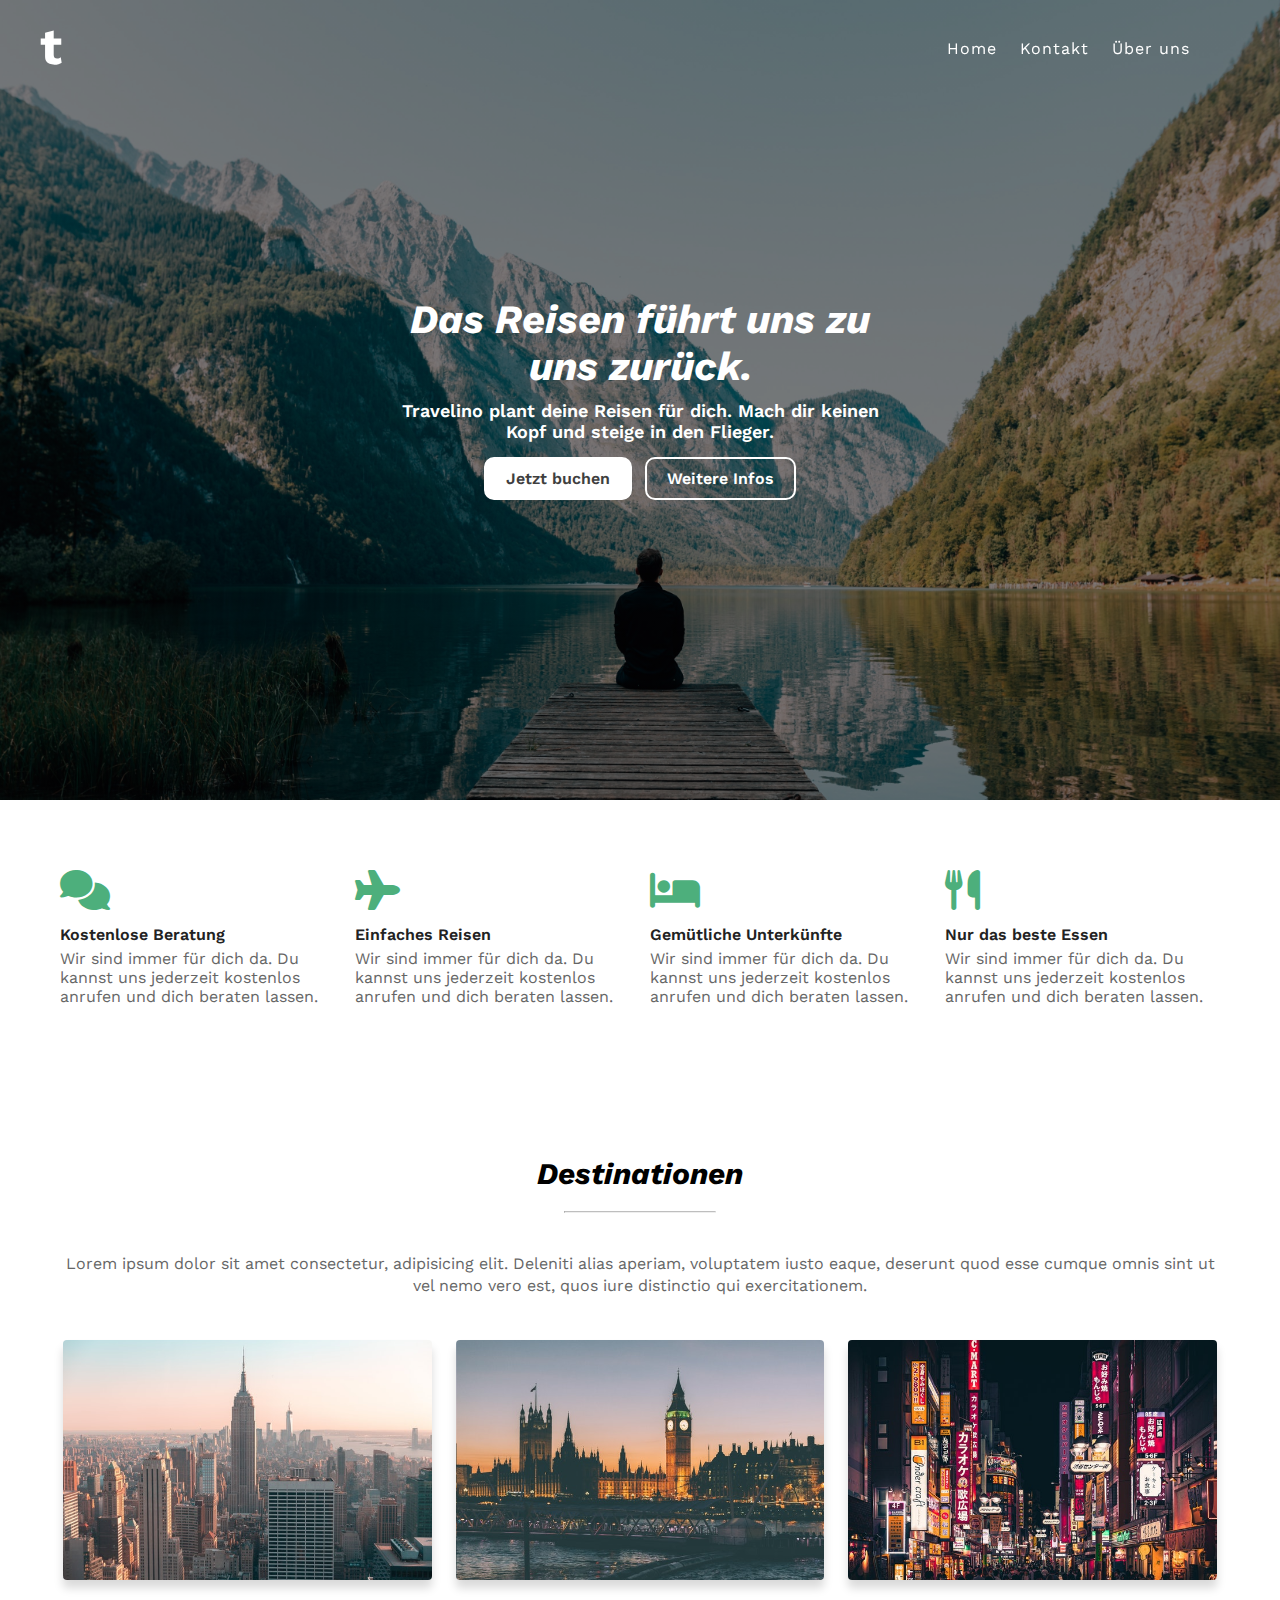
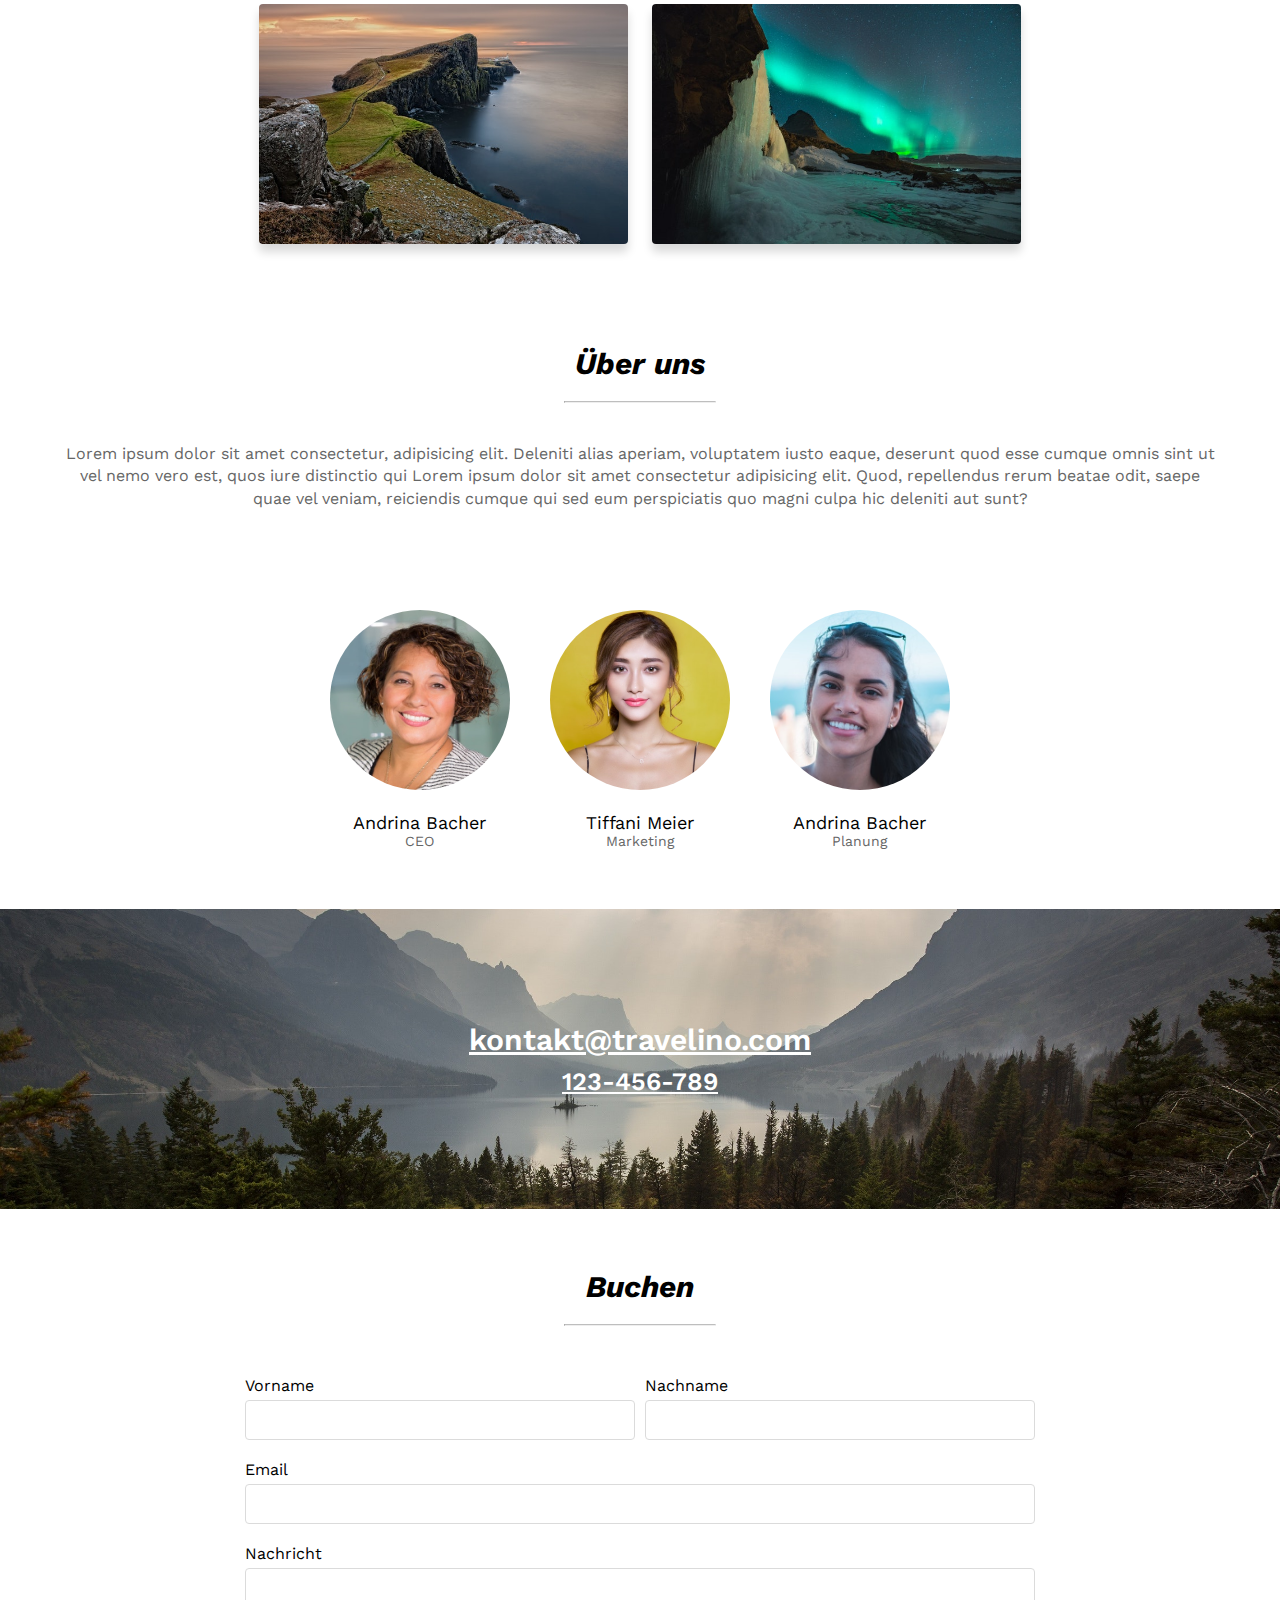
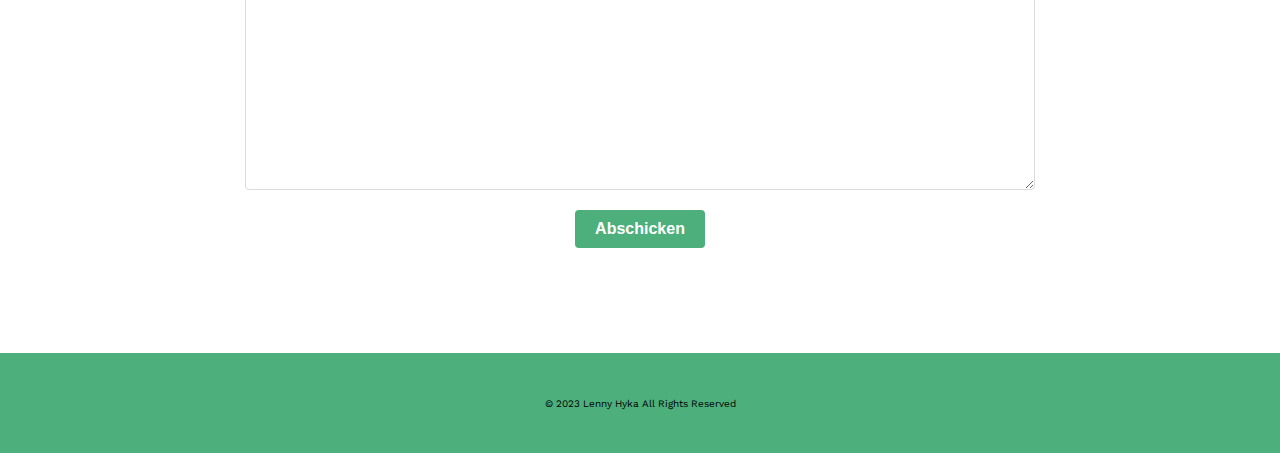
==== index.html @ dcd7c316 "renname" ====
<!DOCTYPE html>
<html lang="en">
<head>
    <meta charset="UTF-8">
    <meta name="viewport" content="width=device-width, initial-scale=1.0">
    <title>Travelino</title>
</head>
<link href="styles.css" rel="stylesheet"/>
<link  rel="stylesheet" type="text/css" href="all.min.css" />
<link rel="preconnect" href="https://fonts.googleapis.com"/>
<link rel="preconnect" href="https://fonts.gstatic.com" crossorigin />
<link href="https://fonts.googleapis.com/css2?family=AR+One+Sans&family=Gabarito&family=Work+Sans:ital,wght@0,400;0,500;0,600;0,700;1,700&display=swap" rel="stylesheet" />
<link rel="stylesheet" href="Queries.css" type="text/css"/>
<body>
    <nav>
        <div><img src="img/logo.svg" id="logo" /></div>
        <div style="flex: 1;"></div>
        <div class="nav-links">
            <a href="#header" >Home</a>
            <a href="#contact" >Kontakt</a>
            <a href="#about" >Über uns</a>
        </div>  
        
         
    </nav>
    <header id="header">
        <div class="jumbo">
            <h1>Das Reisen führt uns zu uns zurück. </h1>
            <h3>Travelino plant deine Reisen für dich.
                 Mach dir keinen Kopf und steige in den Flieger.</h3>
            <div class="jumbo-buttons">
                <a href="#book" id="primary">Jetzt buchen</a>
                <a href="#features" id="secondary">Weitere Infos </a>
                
            </div>
        </div>
    </header>
    <section id="features">
        <div class="container">
            <div class="feature-box">
                <div class="feature">
                    <i class="fa-solid fa-comments"></i>
                    <h3>Kostenlose Beratung</h3>
                    <p>
                            Wir sind immer für dich da. Du kannst uns jederzeit
                             kostenlos anrufen und dich beraten lassen.
                </div>
                <div class="feature">
                    <i class="fa-solid fa-plane"></i>
                    <h3>Einfaches Reisen</h3>
                    <p>
                            Wir sind immer für dich da. Du kannst uns jederzeit
                             kostenlos anrufen und dich beraten lassen.
                </div>
                <div class="feature">
                    <i class="fa-solid fa-bed"></i>
                    <h3>Gemütliche Unterkünfte</h3>
                    <p>
                            Wir sind immer für dich da. Du kannst uns jederzeit
                             kostenlos anrufen und dich beraten lassen.
                </div>
                <div class="feature">
                    <i class="fa-solid fa-utensils"></i>
                    <h3>Nur das beste Essen</h3>
                    <p>
                            Wir sind immer für dich da. Du kannst uns jederzeit
                             kostenlos anrufen und dich beraten lassen.
                </div>
                
            </div>
        </div>
    </section>
    <section id="destination">
        <div class="container">
            <h2>Destinationen</h2>
            <hr>
            <p class="crinche">
                Lorem ipsum dolor sit amet consectetur, adipisicing elit. Deleniti alias aperiam, 
                voluptatem iusto eaque, deserunt quod esse cumque omnis sint ut vel nemo vero est, 
                quos iure distinctio qui exercitationem.
            </p>
            <div class="destinations-box">
                <div class="destinations">
                    <div class="card" id="ny">
                        <div class="hover-box">
                            <h4>New York</h4>
                            <a href="#book">Buchen</a>
                        </div>
                    </div>
                </div>
                <div class="destinations">
                    <div class="card" id="london">
                        <div class="hover-box">
                            <h4>London</h4>
                            <a href="#book">Buchen</a>
                        </div>
                    </div>
                </div>
                <div class="destinations">
                    <div class="card" id="tokio">
                        <div class="hover-box">
                            <h4>Tokio</h4>
                            <a href="#book">Buchen</a>
                        </div>
                    </div>
                </div>
                <div class="destinations">
                    <div class="card" id="scotland">
                        <div class="hover-box">
                            <h4>Schottland</h4>
                            <a href="#book">Buchen</a>
                        </div>
                    </div>
                </div>
                <div class="destinations">
                    <div class="card" id="iceland">
                        <div class="hover-box">
                            <h4>Island</h4>
                            <a href="#book">Buchen</a>
                        </div>
                    </div>
                </div>
            </div>
        </div>
    </section>
    <section id="about">
        <div class="container">
            <h2>Über uns</h2>
            <hr>
            <p class="crinche">
                Lorem ipsum dolor sit amet consectetur, adipisicing elit. Deleniti alias aperiam, 
                voluptatem iusto eaque, deserunt quod esse cumque omnis sint ut vel nemo vero est, 
                quos iure distinctio qui Lorem ipsum dolor sit amet consectetur adipisicing elit. Quod, 
                repellendus rerum beatae odit, saepe quae vel veniam, reiciendis cumque qui sed eum perspiciatis quo 
                magni culpa hic deleniti aut sunt?
            </p>
            <div class="team">
                <div class="team-member">
                    <img src="img/person1.jpg" alt="Andrina Bacher" />
                    <div class="name">Andrina Bacher</div>
                    <div class="rolle">CEO</div>
                </div>
                <div class="team-member">
                    <img src="img/person2.jpg" alt="Tiffani Meier" />
                    <div class="name">Tiffani Meier</div>
                    <div class="rolle">Marketing</div>
                </div>
                <div class="team-member">
                    <img src="img/person3.jpg" alt="Berta Fratter" />
                    <div class="name">Andrina Bacher</div>
                    <div class="rolle">Planung</div>
                </div>
            </div>
        </div>
    </section>
    <section id="contact">
        <a id="Mail" href="mailto:kontakt@travelino.com">kontakt@travelino.com</a>
        <a id="phone" href="tel:123-456-789">123-456-789</a>
    </section>
    <section id="book">
        <div class="container">
            <h2>Buchen</h2>
            <hr>
            <form>
                <div class="input-group">
                <div class="input">
                    <label for="First">Vorname</label>
                    <input type="text" name="First"/>
                </div>
                <div class="input">
                    <label for="last">Nachname</label>
                    <input type="text" name="last"/>
                </div>
            </div>
                <div class="input">
                    <label for="email">Email</label>
                    <input type="email" name="email"/>
                </div>
                <div class="input">
                    <label for="msg">Nachricht</label>
                    <textarea type="text" name="msg" ></textarea>
                </div>
                <div class="input">
                    <input type="submit" value="Abschicken"/>
                </div>
            </form>
        </div>
    </section>
    <footer>
    </div>
        <div class="copyright">© 2023 Lenny Hyka All Rights Reserved</div>
    </footer>
     <script>
        window.onscroll = function () {
            var navElement = document.querySelector("nav");
            var logo = document.querySelector("#logo");
            const links = document.querySelectorAll(".nav-links a");
            console.log(links)
            if(
                document.body.scrollTop > 200 ||
                document.documentElement.scrollTop > 200
            ) {
                navElement.style.backgroundColor = "white";
                navElement.style.padding = "10px 40px";
                navElement.style.boxShadow = "0px 8px 10px 0px rgba(0, 0, 0, 0.15)";
                logo.src = "img/logo-dark.svg";
                logo.style.height = "25px";
                logo.style.marginTop = "5px";
                console.log("vor dem block");
                links.forEach((el) => {
                    console.log("ist im loop block drin");
                    el.style.color = "#333";
                    el.style.borderColor = "#333";
                });
            } else { 
                navElement.style.backgroundColor = "transparent";
                navElement.style.padding = "30px 40px";
                navElement.style.boxShadow = "none";
                logo.src = "img/logo.svg";
                logo.style.height = "35px";
                logo.style.marginTop = "0";
                links.forEach((el) => {
                    el.style.color = "#fff";
                    el.style.borderColor = "#fff";
                });  
            }
        };
        function anchorLinkHandler(e) {
            const distanceToTop = (el) => 
                Math.floor(el.getBoundingClientRect().top);

            e.preventDefault();
            const targetID = this.getAttribute("href");
            const targetAnchor = document.querySelector(targetID);
            if (!targetAnchor) return;
            const orginalTop = distanceToTop(targetAnchor)

            window.scrollBy({ top: orginalTop, left: 0,behavior:"smooth" });

            const checkIfDone = setInterval(function() {
                const atBoom =
                    window.innerHeight + window.pageXOffset >
                    document.body.offsetHeight - 2;
                if (distanceToTop(targetAnchor) === 0 || atBottom) {
                    targetAnchor.tabIndex = "-1" ;
                    targetAnchor.focus();
                    window.history.pushState("", "", targetID);
                    clearInterval(checkIfDone);
                }
            }, 100);
        }

        const linksToAnchor = document.querySelectorAll('a[href ^="#"]')

        linksToAnchor.forEach((each) => (each.onclick = anchorLinkHandler));
     </script>
</body>
</html>
---- styles.css ----
*{
    margin: 0px;
    padding: 0px;
}
body{
    font-family: "Work Sans";
    font-size: 10px;
}
h2{
    font-size: 3.0em;
    font-style: italic;
    text-align: center;
    padding: 60px 0 20px 0;
}
hr{
    border-top: 1px solid rgb(190, 190, 190);
    width: 150px;
    margin: 0 auto;
}
nav{
    position: fixed;
    top: 0px;
    left: 0px;
    right: 0px;
    align-items: center;
    padding: 30px 40px;
    display: flex;
}
.nav-links{
    margin-right: 50px;
}
.nav-links a {
    margin-left: 20px;
    font-size: 1.6em;
    color: white;
    text-decoration: none;
    letter-spacing: 1px;
    transition: border-bottom 0.3s;
    transition: padding-bottom 0.3s;
}
.nav-links a:hover{
    border-bottom: 2px solid white;
    padding-bottom: 5px;
}
#logo{
    height: 35px;
    cursor: pointer;
    transform: 0.3s;
}
#logo:hover{
    transform: scale(1.05);
}
header{
    height: 800px;
    background-image: linear-gradient(rgba(0, 0, 0, 0.5), rgba(0, 0, 0, 0.5)), url("img/background.jpg");
    background-size: cover;
    background-position: center;
    display: flex;
    align-items: center;
    justify-content: center;
    color: white;
}
.jumbo h1{
    font-style: italic;
    font-size: 4.0em;
}
.jumbo h3{
     font-size: 1.8em;
     font-weight: 600;
     padding-top: 10px;
}
.jumbo a{
    display: inline-block;
    padding: 10px 20px;
    font-size: 1.6em;
    font-weight: 600;
    text-decoration: none;
    border: 2px solid white;
    border-radius: 10px;
    margin: 5px;
}
.jumbo-buttons{
    margin-top: 10px;
    margin-left: auto;
}
#primary{
    background-color: white; color: rgb(63, 63, 63)
}
#secondary{
    color: white;
}
@keyframes lenny {
    0% {   box-shadow: 0 0 0 0px rgba(255, 255, 255, 0.5);   }
    100%   {  box-shadow: 0 0 0 25px rgba(255, 255, 255, 0); }
}
.jumbo a:hover{
    animation-name: lenny;
    animation-duration: 0.8s;
    animation-iteration-count: 1;
}
.jumbo{
    width: 500px;
    text-align: center;
}
i{
    font-size: 4.0em;
}
.container{
    max-width: 1240px;
    margin: 0 auto;
}
/*FEATURES*/
.feature-box{
    display: flex;
    padding: 60px 30px 80px 30px;
    flex-wrap: wrap;
}
.feature{
    padding: 10px;
    box-sizing: border-box;
    flex-basis: 25%;
}
.feature i{
    font-size: 4em;
    color: #4daf7c;
}
.feature h3{
    font-size: 1.6em;
    color: #222;
    margin: 15px 0 5px 0;
    font-weight: 600;
}
.feature p{
    font-size: 1.6em;
    color: #666;
}
/*DESTINATIONS*/
#destinations{
    background-color: rgb(240, 240, 240);
    padding-bottom: 40px;
}
#destinations p{
    margin-top: 40px;
    font-size: 1.6em;
    text-align: center;
    color: #666;
    line-height: 1.4em;
    padding: 0 40px;
}
.destinations{
    flex-basis: 33.3%;
}
.destinations-box{
    display: flex;
    padding: 30px;
    flex-wrap: wrap;
    justify-content: center;
}
.card{
    height: 240px;
    background-size: cover;
    background-position: center;
    margin: 12px;
    border-radius: 4px;
    box-shadow: 0px 8px 10px 0px rgba(0, 0, 0, 0.15);
}
#ny{
    background-image: url(img/ny.jpg);
}
#london{
    background-image: url(img/london.jpg);
}
#tokio{
    background-image: url(img/tokio.jpg);
}
#scotland{
    background-image: url(img/schottland.jpg);
}
#iceland{
    background-image: url(img/island.jpg);
}
.hover-box{
    display: flex;
    flex-direction: column;
    align-items: center;
    justify-content: center;
    height: 100%;
    background-color: rgba(0, 0, 0, 0.5);
    border-radius: 4px;
    opacity: 0;
    transition: opacity 0.2s;
}
.hover-box:hover{
    opacity: 1;
}
.card h4{
    font-size: 2.8em;
    font-style: italic;
    color: white;
     margin-bottom: 10px;
}
.card a{
    padding: 8px 15px;
    color: #333;
    text-decoration: none;
    font-weight: 600;
    font-size: 1.6em;
    background-color: white;
    border-radius: 10px;
}
/*ABOUT*/
.crinche{
    margin-top: 40px;
    font-size: 1.6em;
    color: #666;
    text-align: center;
    line-height: 1.4em;
    padding: 0 40px;
    text-align: center
}
.team{
    display: flex;
    flex-direction: row;
    justify-content: center;
    margin-top: 20px;
    padding: 60px;
    flex-wrap: wrap;
}
.team-member img{
    height: 180px;
    border-radius: 100%;
    margin: 20px;
}
.name{
    text-align: center;
    font-size: 1.8em;
    font-weight: 400;
}
.rolle{
    text-align: center;
    font-size: 1.4em;
    color: #666;
}
/*CONTACT*/
#contact{
    height: 300px;
    background-image:   url("img/contact.jpg");
    background-position: center;
    background-size: cover;
    display: flex;
    justify-content: center;
    align-items: center;
    flex-direction: column;
}
#Mail{
    color: white;
    font-size: 3em;
    font-weight: 600;
    transition: transform 0.3s;
}
#Mail:hover{
    transform: scale(1.05);
}
#phone{
    color: white;
    font-size: 2.5em;
    font-weight: 600;
    transition: transform 0.3s;
    margin-top: 10px;
}
#phone:hover{
    transform: scale(1.05);
}
/*BOOK*/
form{
    display: flex;
    flex-direction: column;
    padding-top: 40px;
    max-width: 800px;
    margin: 0 auto;
    margin-bottom: 60px;
    padding: 40px;
}
input, textarea{
    font-size: 1.6em;
    padding: 10px;
    outline: none;
    border: 1px solid rgb(219, 219, 219);
    border-radius: 4px;
    margin-bottom: 5px;
}
.input{
    display: flex;
    flex-direction: column;
    padding: 5px;
    margin-top: 5px;
}
label{
    font-size: 1.6em;
    margin-bottom: 5px;
}
.input{
    display: flex;
    flex-direction: column;
    padding: 5px;
    margin-top: 5px;
    flex: 1;
}
.input-group{
    display: flex;
    flex-direction: row;
    flex-wrap: wrap;
}
.input [type="submit"]{
    padding: 10px 20px;
    background-color: #4daf7c;
    color: white;
    font-weight: 600;
    border: none;
    cursor: pointer;
    margin: 0 auto;
    /*footer*/
}
textarea{
    height: 200px   ;
}
footer{
    height: 100px;
    background-color: #4daf7c;
    display: flex;
    justify-content: center;
    align-items: center;
    flex-direction: row;
}
.lol1{
    border-right: 1px solid white;
    color: white;
    font-size: 1.6em;
    font-weight: 600;
    text-decoration: none;
    
}
.lol1 :last-child{
    border: none;
}
footer div{
    display: flex;
    flex-direction: column;
}
---- Queries.css ----
@media only screen and (max-width: 1040px){
    .destinations {
        flex-basis: 50%;
    }
    
}
@media only screen and (max-width: 767px){
    .feature-box{
        padding-bottom: 40px;
    }
    .feature{
        flex-basis: 50%;
    }
}
@media only screen and (max-width: 480px){
    body{
        font-size: 9px;
    }
    .jumbo{
        padding: 20px;
    }
    nav{
        padding: 30px 30px;
    }
    nav-links{
        margin-right: 0;
    }
    .feature{
        flex-basis: 100%;
        margin-bottom: 40px;

    }
    .destinations {
        flex-basis: 100%;
    }
    .card{
        height: 200px;
    }
    form{
        padding: 20px;
    }
}
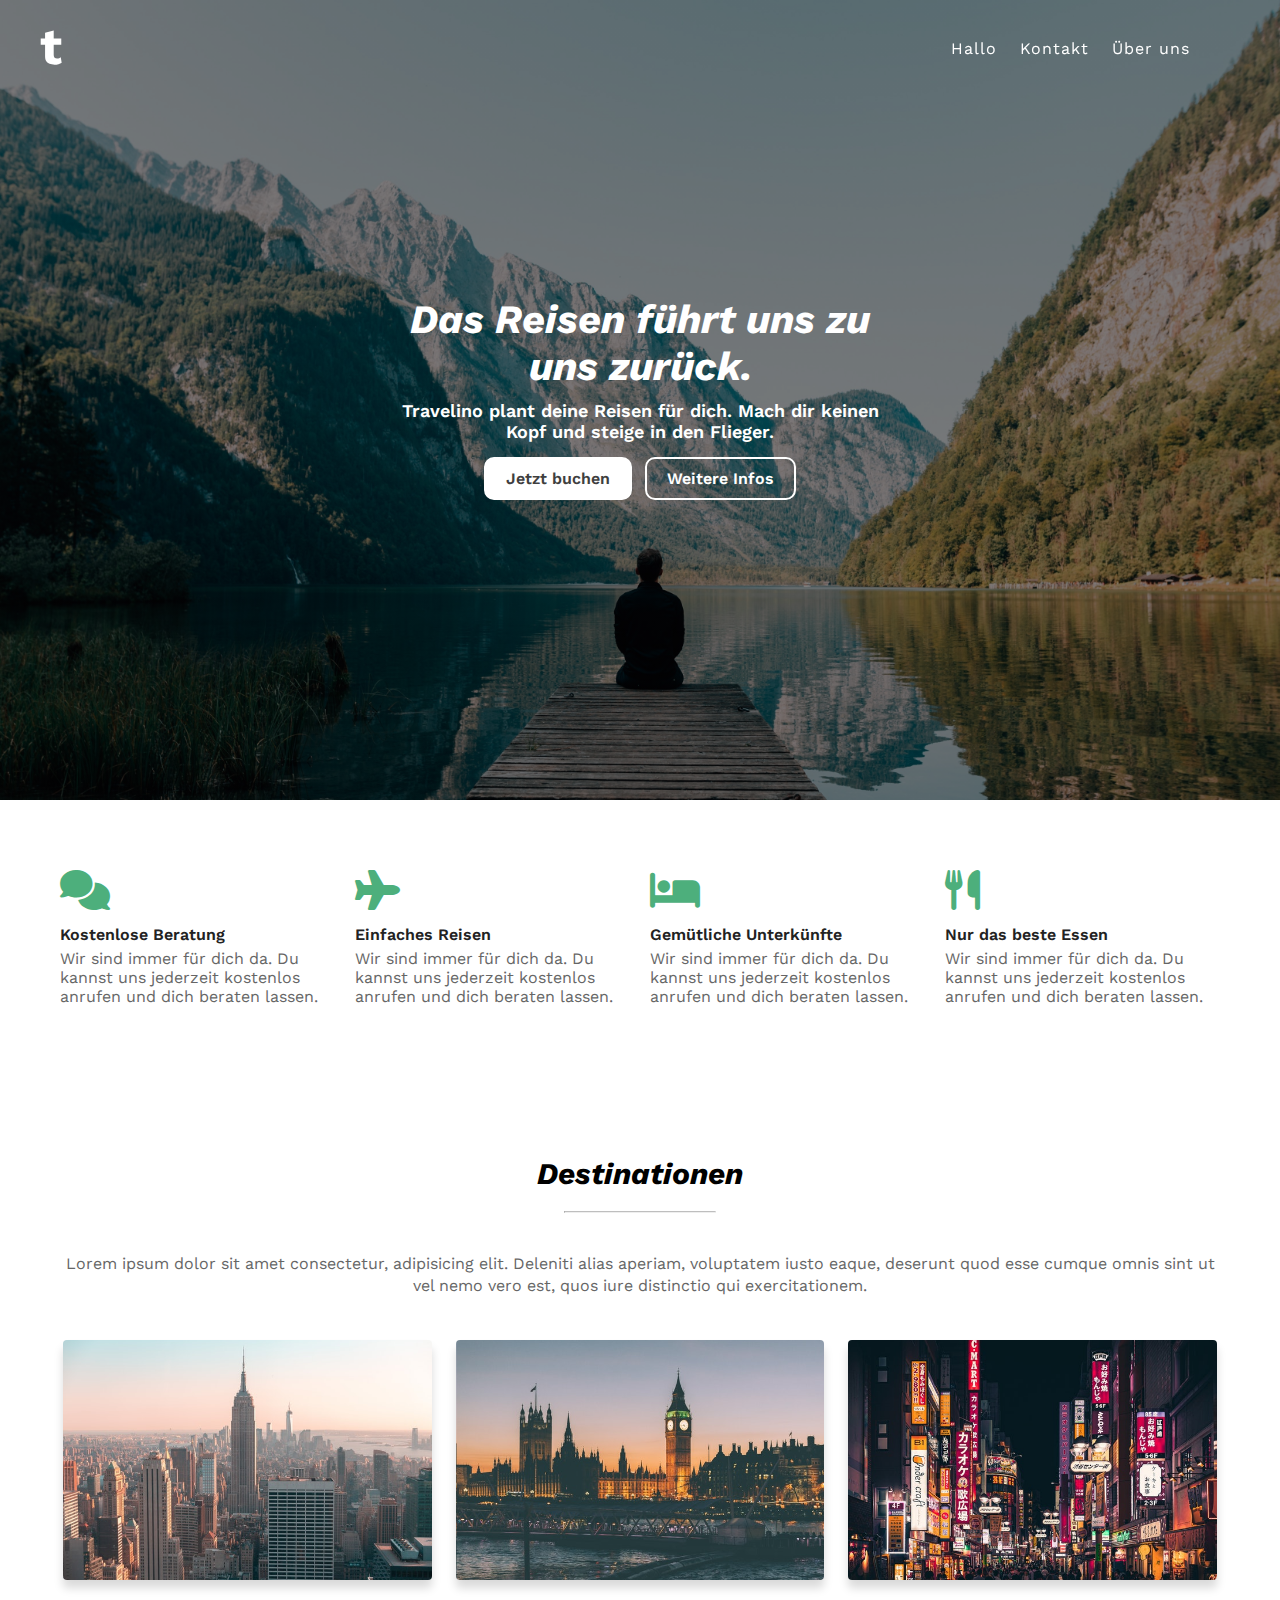
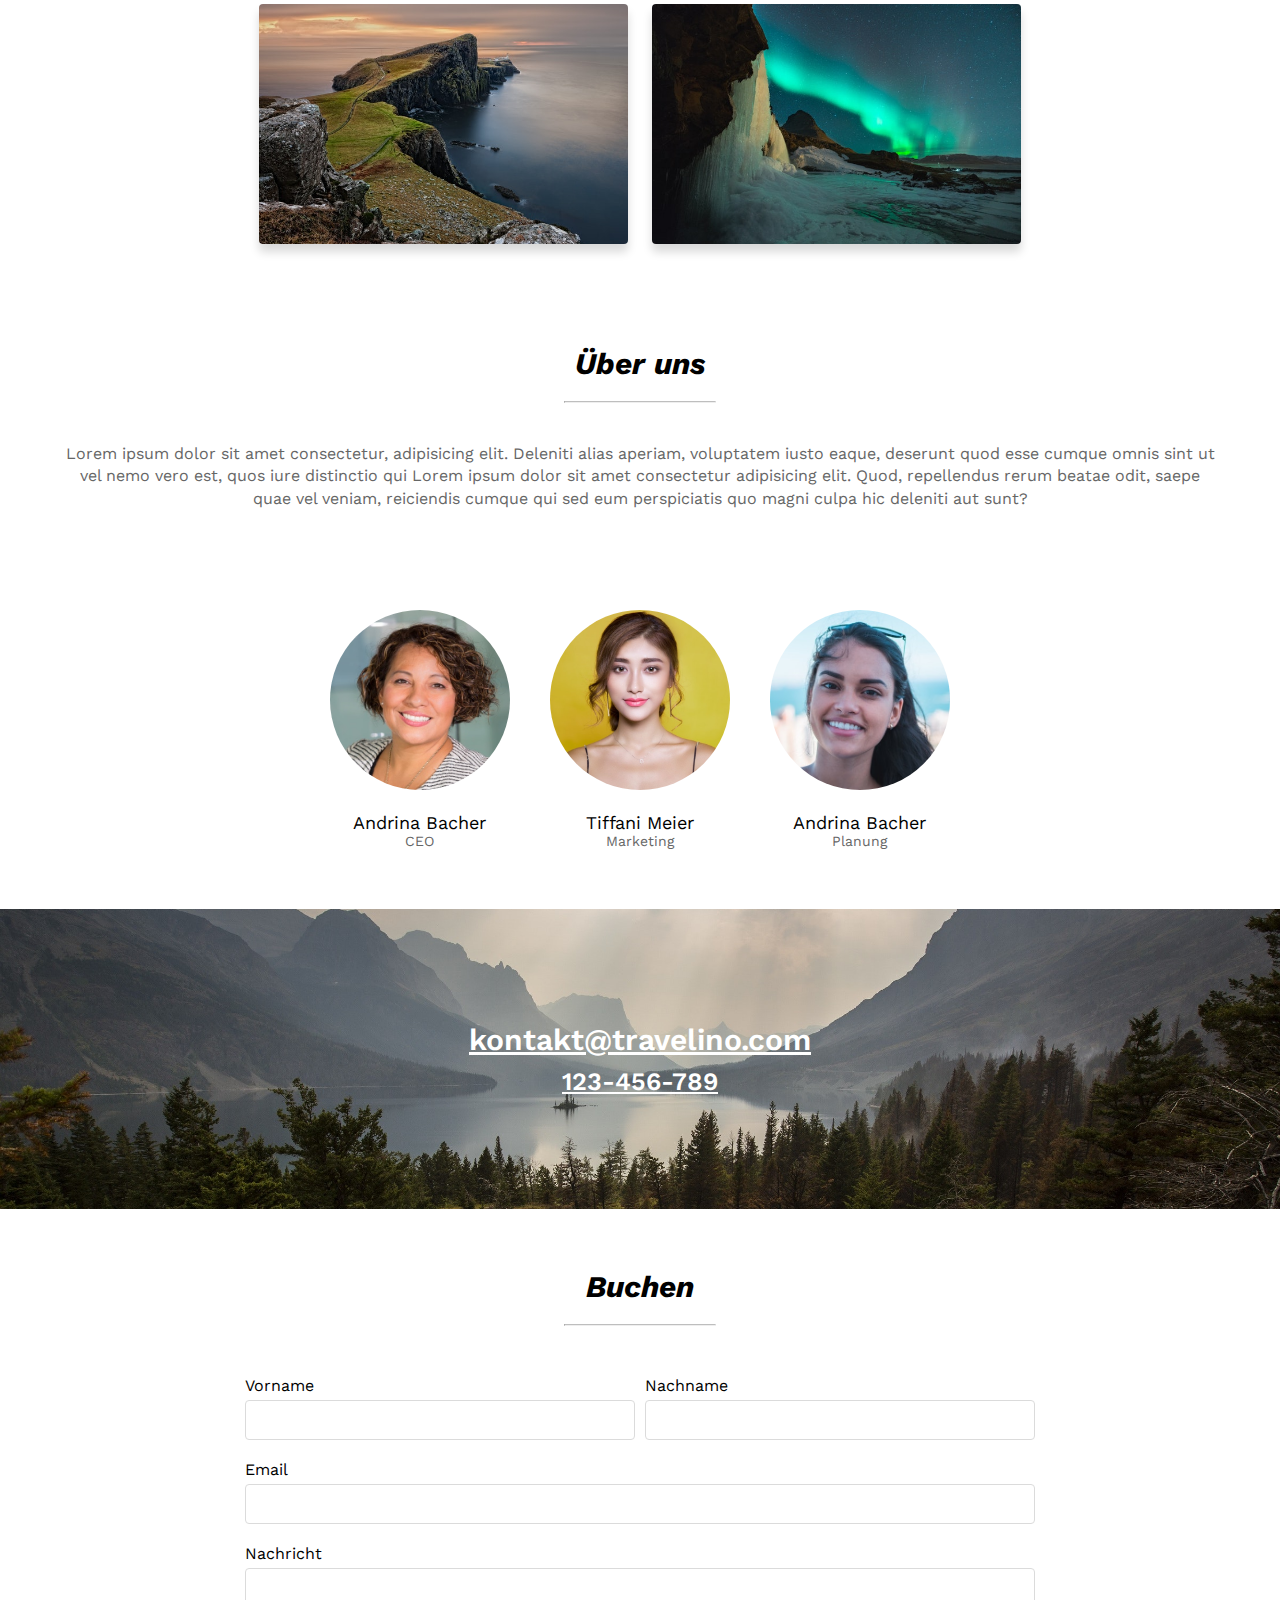
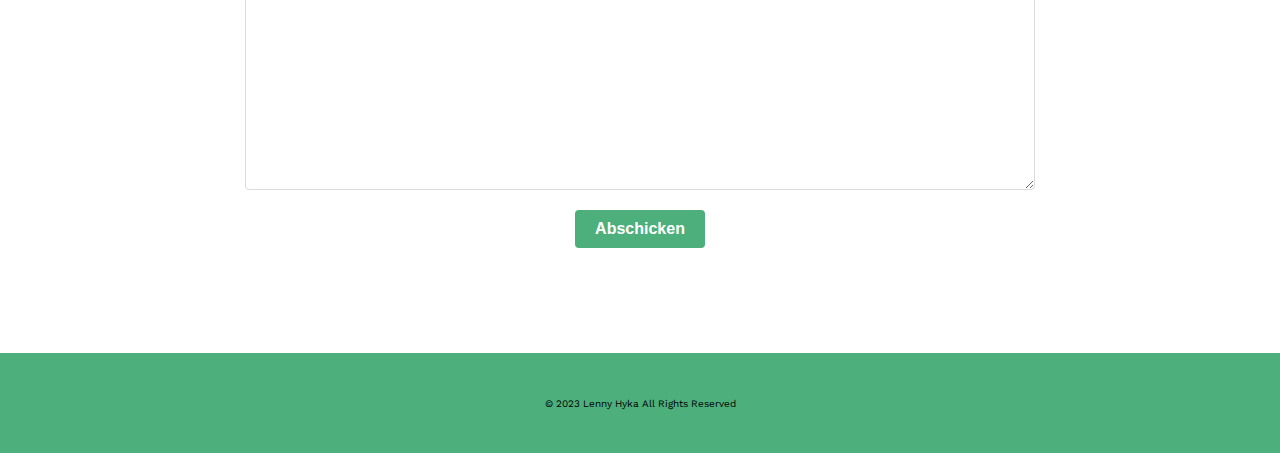
==== commit fc6a9aa0: "test" ====
--- a/index.html
+++ b/index.html
@@ -5,18 +5,18 @@
     <meta name="viewport" content="width=device-width, initial-scale=1.0">
     <title>Travelino</title>
 </head>
-<link href="styles.css" rel="stylesheet"/>
-<link  rel="stylesheet" type="text/css" href="all.min.css" />
+<link href="css/styles.css" rel="stylesheet"/>
+<link  rel="stylesheet" type="text/css" href="css/all.min.css" />
 <link rel="preconnect" href="https://fonts.googleapis.com"/>
 <link rel="preconnect" href="https://fonts.gstatic.com" crossorigin />
 <link href="https://fonts.googleapis.com/css2?family=AR+One+Sans&family=Gabarito&family=Work+Sans:ital,wght@0,400;0,500;0,600;0,700;1,700&display=swap" rel="stylesheet" />
-<link rel="stylesheet" href="Queries.css" type="text/css"/>
+<link rel="stylesheet" href="css/Queries.css" type="text/css"/>
 <body>
     <nav>
         <div><img src="img/logo.svg" id="logo" /></div>
         <div style="flex: 1;"></div>
         <div class="nav-links">
-            <a href="#header" >Home</a>
+            <a href="#header" >Hallo</a>
             <a href="#contact" >Kontakt</a>
             <a href="#about" >Über uns</a>
         </div>  
--- a/css/styles.css
+++ b/css/styles.css
@@ -0,0 +1,349 @@
+*{
+    margin: 0px;
+    padding: 0px;
+}
+body{
+    font-family: "Work Sans";
+    font-size: 10px;
+}
+h2{
+    font-size: 3.0em;
+    font-style: italic;
+    text-align: center;
+    padding: 60px 0 20px 0;
+}
+hr{
+    border-top: 1px solid rgb(190, 190, 190);
+    width: 150px;
+    margin: 0 auto;
+}
+nav{
+    position: fixed;
+    top: 0px;
+    left: 0px;
+    right: 0px;
+    align-items: center;
+    padding: 30px 40px;
+    display: flex;
+}
+.nav-links{
+    margin-right: 50px;
+}
+.nav-links a {
+    margin-left: 20px;
+    font-size: 1.6em;
+    color: white;
+    text-decoration: none;
+    letter-spacing: 1px;
+    transition: border-bottom 0.3s;
+    transition: padding-bottom 0.3s;
+}
+.nav-links a:hover{
+    border-bottom: 2px solid white;
+    padding-bottom: 5px;
+}
+#logo{
+    height: 35px;
+    cursor: pointer;
+    transform: 0.3s;
+}
+#logo:hover{
+    transform: scale(1.05);
+}
+header{
+    height: 800px;
+    background-image: linear-gradient(rgba(0, 0, 0, 0.5), rgba(0, 0, 0, 0.5)), url("../img/background.jpg");
+    background-size: cover;
+    background-position: center;
+    display: flex;
+    align-items: center;
+    justify-content: center;
+    color: white;
+}
+.jumbo h1{
+    font-style: italic;
+    font-size: 4.0em;
+}
+.jumbo h3{
+     font-size: 1.8em;
+     font-weight: 600;
+     padding-top: 10px;
+}
+.jumbo a{
+    display: inline-block;
+    padding: 10px 20px;
+    font-size: 1.6em;
+    font-weight: 600;
+    text-decoration: none;
+    border: 2px solid white;
+    border-radius: 10px;
+    margin: 5px;
+}
+.jumbo-buttons{
+    margin-top: 10px;
+    margin-left: auto;
+}
+#primary{
+    background-color: white; color: rgb(63, 63, 63)
+}
+#secondary{
+    color: white;
+}
+@keyframes lenny {
+    0% {   box-shadow: 0 0 0 0px rgba(255, 255, 255, 0.5);   }
+    100%   {  box-shadow: 0 0 0 25px rgba(255, 255, 255, 0); }
+}
+.jumbo a:hover{
+    animation-name: lenny;
+    animation-duration: 0.8s;
+    animation-iteration-count: 1;
+}
+.jumbo{
+    width: 500px;
+    text-align: center;
+}
+i{
+    font-size: 4.0em;
+}
+.container{
+    max-width: 1240px;
+    margin: 0 auto;
+}
+/*FEATURES*/
+.feature-box{
+    display: flex;
+    padding: 60px 30px 80px 30px;
+    flex-wrap: wrap;
+}
+.feature{
+    padding: 10px;
+    box-sizing: border-box;
+    flex-basis: 25%;
+}
+.feature i{
+    font-size: 4em;
+    color: #4daf7c;
+}
+.feature h3{
+    font-size: 1.6em;
+    color: #222;
+    margin: 15px 0 5px 0;
+    font-weight: 600;
+}
+.feature p{
+    font-size: 1.6em;
+    color: #666;
+}
+/*DESTINATIONS*/
+#destinations{
+    background-color: rgb(240, 240, 240);
+    padding-bottom: 40px;
+}
+#destinations p{
+    margin-top: 40px;
+    font-size: 1.6em;
+    text-align: center;
+    color: #666;
+    line-height: 1.4em;
+    padding: 0 40px;
+}
+.destinations{
+    flex-basis: 33.3%;
+}
+.destinations-box{
+    display: flex;
+    padding: 30px;
+    flex-wrap: wrap;
+    justify-content: center;
+}
+.card{
+    height: 240px;
+    background-size: cover;
+    background-position: center;
+    margin: 12px;
+    border-radius: 4px;
+    box-shadow: 0px 8px 10px 0px rgba(0, 0, 0, 0.15);
+}
+#ny{
+    background-image: url(../img/ny.jpg);
+}
+#london{
+    background-image: url(../img/london.jpg);
+}
+#tokio{
+    background-image: url(../img/tokio.jpg);
+}
+#scotland{
+    background-image: url(../img/schottland.jpg);
+}
+#iceland{
+    background-image: url(../img/island.jpg);
+}
+.hover-box{
+    display: flex;
+    flex-direction: column;
+    align-items: center;
+    justify-content: center;
+    height: 100%;
+    background-color: rgba(0, 0, 0, 0.5);
+    border-radius: 4px;
+    opacity: 0;
+    transition: opacity 0.2s;
+}
+.hover-box:hover{
+    opacity: 1;
+}
+.card h4{
+    font-size: 2.8em;
+    font-style: italic;
+    color: white;
+     margin-bottom: 10px;
+}
+.card a{
+    padding: 8px 15px;
+    color: #333;
+    text-decoration: none;
+    font-weight: 600;
+    font-size: 1.6em;
+    background-color: white;
+    border-radius: 10px;
+}
+/*ABOUT*/
+.crinche{
+    margin-top: 40px;
+    font-size: 1.6em;
+    color: #666;
+    text-align: center;
+    line-height: 1.4em;
+    padding: 0 40px;
+    text-align: center
+}
+.team{
+    display: flex;
+    flex-direction: row;
+    justify-content: center;
+    margin-top: 20px;
+    padding: 60px;
+    flex-wrap: wrap;
+}
+.team-member img{
+    height: 180px;
+    border-radius: 100%;
+    margin: 20px;
+}
+.name{
+    text-align: center;
+    font-size: 1.8em;
+    font-weight: 400;
+}
+.rolle{
+    text-align: center;
+    font-size: 1.4em;
+    color: #666;
+}
+/*CONTACT*/
+#contact{
+    height: 300px;
+    background-image:   url("../img/contact.jpg");
+    background-position: center;
+    background-size: cover;
+    display: flex;
+    justify-content: center;
+    align-items: center;
+    flex-direction: column;
+}
+#Mail{
+    color: white;
+    font-size: 3em;
+    font-weight: 600;
+    transition: transform 0.3s;
+}
+#Mail:hover{
+    transform: scale(1.05);
+}
+#phone{
+    color: white;
+    font-size: 2.5em;
+    font-weight: 600;
+    transition: transform 0.3s;
+    margin-top: 10px;
+}
+#phone:hover{
+    transform: scale(1.05);
+}
+/*BOOK*/
+form{
+    display: flex;
+    flex-direction: column;
+    padding-top: 40px;
+    max-width: 800px;
+    margin: 0 auto;
+    margin-bottom: 60px;
+    padding: 40px;
+}
+input, textarea{
+    font-size: 1.6em;
+    padding: 10px;
+    outline: none;
+    border: 1px solid rgb(219, 219, 219);
+    border-radius: 4px;
+    margin-bottom: 5px;
+}
+.input{
+    display: flex;
+    flex-direction: column;
+    padding: 5px;
+    margin-top: 5px;
+}
+label{
+    font-size: 1.6em;
+    margin-bottom: 5px;
+}
+.input{
+    display: flex;
+    flex-direction: column;
+    padding: 5px;
+    margin-top: 5px;
+    flex: 1;
+}
+.input-group{
+    display: flex;
+    flex-direction: row;
+    flex-wrap: wrap;
+}
+.input [type="submit"]{
+    padding: 10px 20px;
+    background-color: #4daf7c;
+    color: white;
+    font-weight: 600;
+    border: none;
+    cursor: pointer;
+    margin: 0 auto;
+    /*footer*/
+}
+textarea{
+    height: 200px   ;
+}
+footer{
+    height: 100px;
+    background-color: #4daf7c;
+    display: flex;
+    justify-content: center;
+    align-items: center;
+    flex-direction: row;
+}
+.lol1{
+    border-right: 1px solid white;
+    color: white;
+    font-size: 1.6em;
+    font-weight: 600;
+    text-decoration: none;
+    
+}
+.lol1 :last-child{
+    border: none;
+}
+footer div{
+    display: flex;
+    flex-direction: column;
+}--- a/css/all.min.css
+++ b/css/all.min.css
@@ -0,0 +1,9 @@
+/*!
+ * Font Awesome Free 6.4.2 by @fontawesome - https://fontawesome.com
+ * License - https://fontawesome.com/license/free (Icons: CC BY 4.0, Fonts: SIL OFL 1.1, Code: MIT License)
+ * Copyright 2023 Fonticons, Inc.
+ */
+.fa{font-family:var(--fa-style-family,"Font Awesome 6 Free");font-weight:var(--fa-style,900)}.fa,.fa-brands,.fa-classic,.fa-regular,.fa-sharp,.fa-solid,.fab,.far,.fas{-moz-osx-font-smoothing:grayscale;-webkit-font-smoothing:antialiased;display:var(--fa-display,inline-block);font-style:normal;font-variant:normal;line-height:1;text-rendering:auto}.fa-classic,.fa-regular,.fa-solid,.far,.fas{font-family:"Font Awesome 6 Free"}.fa-brands,.fab{font-family:"Font Awesome 6 Brands"}.fa-1x{font-size:1em}.fa-2x{font-size:2em}.fa-3x{font-size:3em}.fa-4x{font-size:4em}.fa-5x{font-size:5em}.fa-6x{font-size:6em}.fa-7x{font-size:7em}.fa-8x{font-size:8em}.fa-9x{font-size:9em}.fa-10x{font-size:10em}.fa-2xs{font-size:.625em;line-height:.1em;vertical-align:.225em}.fa-xs{font-size:.75em;line-height:.08333em;vertical-align:.125em}.fa-sm{font-size:.875em;line-height:.07143em;vertical-align:.05357em}.fa-lg{font-size:1.25em;line-height:.05em;vertical-align:-.075em}.fa-xl{font-size:1.5em;line-height:.04167em;vertical-align:-.125em}.fa-2xl{font-size:2em;line-height:.03125em;vertical-align:-.1875em}.fa-fw{text-align:center;width:1.25em}.fa-ul{list-style-type:none;margin-left:var(--fa-li-margin,2.5em);padding-left:0}.fa-ul>li{position:relative}.fa-li{left:calc(var(--fa-li-width, 2em)*-1);position:absolute;text-align:center;width:var(--fa-li-width,2em);line-height:inherit}.fa-border{border-radius:var(--fa-border-radius,.1em);border:var(--fa-border-width,.08em) var(--fa-border-style,solid) var(--fa-border-color,#eee);padding:var(--fa-border-padding,.2em .25em .15em)}.fa-pull-left{float:left;margin-right:var(--fa-pull-margin,.3em)}.fa-pull-right{float:right;margin-left:var(--fa-pull-margin,.3em)}.fa-beat{-webkit-animation-name:fa-beat;animation-name:fa-beat;-webkit-animation-delay:var(--fa-animation-delay,0s);animation-delay:var(--fa-animation-delay,0s);-webkit-animation-direction:var(--fa-animation-direction,normal);animation-direction:var(--fa-animation-direction,normal);-webkit-animation-duration:var(--fa-animation-duration,1s);animation-duration:var(--fa-animation-duration,1s);-webkit-animation-iteration-count:var(--fa-animation-iteration-count,infinite);animation-iteration-count:var(--fa-animation-iteration-count,infinite);-webkit-animation-timing-function:var(--fa-animation-timing,ease-in-out);animation-timing-function:var(--fa-animation-timing,ease-in-out)}.fa-bounce{-webkit-animation-name:fa-bounce;animation-name:fa-bounce;-webkit-animation-delay:var(--fa-animation-delay,0s);animation-delay:var(--fa-animation-delay,0s);-webkit-animation-direction:var(--fa-animation-direction,normal);animation-direction:var(--fa-animation-direction,normal);-webkit-animation-duration:var(--fa-animation-duration,1s);animation-duration:var(--fa-animation-duration,1s);-webkit-animation-iteration-count:var(--fa-animation-iteration-count,infinite);animation-iteration-count:var(--fa-animation-iteration-count,infinite);-webkit-animation-timing-function:var(--fa-animation-timing,cubic-bezier(.28,.84,.42,1));animation-timing-function:var(--fa-animation-timing,cubic-bezier(.28,.84,.42,1))}.fa-fade{-webkit-animation-name:fa-fade;animation-name:fa-fade;-webkit-animation-iteration-count:var(--fa-animation-iteration-count,infinite);animation-iteration-count:var(--fa-animation-iteration-count,infinite);-webkit-animation-timing-function:var(--fa-animation-timing,cubic-bezier(.4,0,.6,1));animation-timing-function:var(--fa-animation-timing,cubic-bezier(.4,0,.6,1))}.fa-beat-fade,.fa-fade{-webkit-animation-delay:var(--fa-animation-delay,0s);animation-delay:var(--fa-animation-delay,0s);-webkit-animation-direction:var(--fa-animation-direction,normal);animation-direction:var(--fa-animation-direction,normal);-webkit-animation-duration:var(--fa-animation-duration,1s);animation-duration:var(--fa-animation-duration,1s)}.fa-beat-fade{-webkit-animation-name:fa-beat-fade;animation-name:fa-beat-fade;-webkit-animation-iteration-count:var(--fa-animation-iteration-count,infinite);animation-iteration-count:var(--fa-animation-iteration-count,infinite);-webkit-animation-timing-function:var(--fa-animation-timing,cubic-bezier(.4,0,.6,1));animation-timing-function:var(--fa-animation-timing,cubic-bezier(.4,0,.6,1))}.fa-flip{-webkit-animation-name:fa-flip;animation-name:fa-flip;-webkit-animation-delay:var(--fa-animation-delay,0s);animation-delay:var(--fa-animation-delay,0s);-webkit-animation-direction:var(--fa-animation-direction,normal);animation-direction:var(--fa-animation-direction,normal);-webkit-animation-duration:var(--fa-animation-duration,1s);animation-duration:var(--fa-animation-duration,1s);-webkit-animation-iteration-count:var(--fa-animation-iteration-count,infinite);animation-iteration-count:var(--fa-animation-iteration-count,infinite);-webkit-animation-timing-function:var(--fa-animation-timing,ease-in-out);animation-timing-function:var(--fa-animation-timing,ease-in-out)}.fa-shake{-webkit-animation-name:fa-shake;animation-name:fa-shake;-webkit-animation-duration:var(--fa-animation-duration,1s);animation-duration:var(--fa-animation-duration,1s);-webkit-animation-iteration-count:var(--fa-animation-iteration-count,infinite);animation-iteration-count:var(--fa-animation-iteration-count,infinite);-webkit-animation-timing-function:var(--fa-animation-timing,linear);animation-timing-function:var(--fa-animation-timing,linear)}.fa-shake,.fa-spin{-webkit-animation-delay:var(--fa-animation-delay,0s);animation-delay:var(--fa-animation-delay,0s);-webkit-animation-direction:var(--fa-animation-direction,normal);animation-direction:var(--fa-animation-direction,normal)}.fa-spin{-webkit-animation-name:fa-spin;animation-name:fa-spin;-webkit-animation-duration:var(--fa-animation-duration,2s);animation-duration:var(--fa-animation-duration,2s);-webkit-animation-iteration-count:var(--fa-animation-iteration-count,infinite);animation-iteration-count:var(--fa-animation-iteration-count,infinite);-webkit-animation-timing-function:var(--fa-animation-timing,linear);animation-timing-function:var(--fa-animation-timing,linear)}.fa-spin-reverse{--fa-animation-direction:reverse}.fa-pulse,.fa-spin-pulse{-webkit-animation-name:fa-spin;animation-name:fa-spin;-webkit-animation-direction:var(--fa-animation-direction,normal);animation-direction:var(--fa-animation-direction,normal);-webkit-animation-duration:var(--fa-animation-duration,1s);animation-duration:var(--fa-animation-duration,1s);-webkit-animation-iteration-count:var(--fa-animation-iteration-count,infinite);animation-iteration-count:var(--fa-animation-iteration-count,infinite);-webkit-animation-timing-function:var(--fa-animation-timing,steps(8));animation-timing-function:var(--fa-animation-timing,steps(8))}@media (prefers-reduced-motion:reduce){.fa-beat,.fa-beat-fade,.fa-bounce,.fa-fade,.fa-flip,.fa-pulse,.fa-shake,.fa-spin,.fa-spin-pulse{-webkit-animation-delay:-1ms;animation-delay:-1ms;-webkit-animation-duration:1ms;animation-duration:1ms;-webkit-animation-iteration-count:1;animation-iteration-count:1;-webkit-transition-delay:0s;transition-delay:0s;-webkit-transition-duration:0s;transition-duration:0s}}@-webkit-keyframes fa-beat{0%,90%{-webkit-transform:scale(1);transform:scale(1)}45%{-webkit-transform:scale(var(--fa-beat-scale,1.25));transform:scale(var(--fa-beat-scale,1.25))}}@keyframes fa-beat{0%,90%{-webkit-transform:scale(1);transform:scale(1)}45%{-webkit-transform:scale(var(--fa-beat-scale,1.25));transform:scale(var(--fa-beat-scale,1.25))}}@-webkit-keyframes fa-bounce{0%{-webkit-transform:scale(1) translateY(0);transform:scale(1) translateY(0)}10%{-webkit-transform:scale(var(--fa-bounce-start-scale-x,1.1),var(--fa-bounce-start-scale-y,.9)) translateY(0);transform:scale(var(--fa-bounce-start-scale-x,1.1),var(--fa-bounce-start-scale-y,.9)) translateY(0)}30%{-webkit-transform:scale(var(--fa-bounce-jump-scale-x,.9),var(--fa-bounce-jump-scale-y,1.1)) translateY(var(--fa-bounce-height,-.5em));transform:scale(var(--fa-bounce-jump-scale-x,.9),var(--fa-bounce-jump-scale-y,1.1)) translateY(var(--fa-bounce-height,-.5em))}50%{-webkit-transform:scale(var(--fa-bounce-land-scale-x,1.05),var(--fa-bounce-land-scale-y,.95)) translateY(0);transform:scale(var(--fa-bounce-land-scale-x,1.05),var(--fa-bounce-land-scale-y,.95)) translateY(0)}57%{-webkit-transform:scale(1) translateY(var(--fa-bounce-rebound,-.125em));transform:scale(1) translateY(var(--fa-bounce-rebound,-.125em))}64%{-webkit-transform:scale(1) translateY(0);transform:scale(1) translateY(0)}to{-webkit-transform:scale(1) translateY(0);transform:scale(1) translateY(0)}}@keyframes fa-bounce{0%{-webkit-transform:scale(1) translateY(0);transform:scale(1) translateY(0)}10%{-webkit-transform:scale(var(--fa-bounce-start-scale-x,1.1),var(--fa-bounce-start-scale-y,.9)) translateY(0);transform:scale(var(--fa-bounce-start-scale-x,1.1),var(--fa-bounce-start-scale-y,.9)) translateY(0)}30%{-webkit-transform:scale(var(--fa-bounce-jump-scale-x,.9),var(--fa-bounce-jump-scale-y,1.1)) translateY(var(--fa-bounce-height,-.5em));transform:scale(var(--fa-bounce-jump-scale-x,.9),var(--fa-bounce-jump-scale-y,1.1)) translateY(var(--fa-bounce-height,-.5em))}50%{-webkit-transform:scale(var(--fa-bounce-land-scale-x,1.05),var(--fa-bounce-land-scale-y,.95)) translateY(0);transform:scale(var(--fa-bounce-land-scale-x,1.05),var(--fa-bounce-land-scale-y,.95)) translateY(0)}57%{-webkit-transform:scale(1) translateY(var(--fa-bounce-rebound,-.125em));transform:scale(1) translateY(var(--fa-bounce-rebound,-.125em))}64%{-webkit-transform:scale(1) translateY(0);transform:scale(1) translateY(0)}to{-webkit-transform:scale(1) translateY(0);transform:scale(1) translateY(0)}}@-webkit-keyframes fa-fade{50%{opacity:var(--fa-fade-opacity,.4)}}@keyframes fa-fade{50%{opacity:var(--fa-fade-opacity,.4)}}@-webkit-keyframes fa-beat-fade{0%,to{opacity:var(--fa-beat-fade-opacity,.4);-webkit-transform:scale(1);transform:scale(1)}50%{opacity:1;-webkit-transform:scale(var(--fa-beat-fade-scale,1.125));transform:scale(var(--fa-beat-fade-scale,1.125))}}@keyframes fa-beat-fade{0%,to{opacity:var(--fa-beat-fade-opacity,.4);-webkit-transform:scale(1);transform:scale(1)}50%{opacity:1;-webkit-transform:scale(var(--fa-beat-fade-scale,1.125));transform:scale(var(--fa-beat-fade-scale,1.125))}}@-webkit-keyframes fa-flip{50%{-webkit-transform:rotate3d(var(--fa-flip-x,0),var(--fa-flip-y,1),var(--fa-flip-z,0),var(--fa-flip-angle,-180deg));transform:rotate3d(var(--fa-flip-x,0),var(--fa-flip-y,1),var(--fa-flip-z,0),var(--fa-flip-angle,-180deg))}}@keyframes fa-flip{50%{-webkit-transform:rotate3d(var(--fa-flip-x,0),var(--fa-flip-y,1),var(--fa-flip-z,0),var(--fa-flip-angle,-180deg));transform:rotate3d(var(--fa-flip-x,0),var(--fa-flip-y,1),var(--fa-flip-z,0),var(--fa-flip-angle,-180deg))}}@-webkit-keyframes fa-shake{0%{-webkit-transform:rotate(-15deg);transform:rotate(-15deg)}4%{-webkit-transform:rotate(15deg);transform:rotate(15deg)}8%,24%{-webkit-transform:rotate(-18deg);transform:rotate(-18deg)}12%,28%{-webkit-transform:rotate(18deg);transform:rotate(18deg)}16%{-webkit-transform:rotate(-22deg);transform:rotate(-22deg)}20%{-webkit-transform:rotate(22deg);transform:rotate(22deg)}32%{-webkit-transform:rotate(-12deg);transform:rotate(-12deg)}36%{-webkit-transform:rotate(12deg);transform:rotate(12deg)}40%,to{-webkit-transform:rotate(0deg);transform:rotate(0deg)}}@keyframes fa-shake{0%{-webkit-transform:rotate(-15deg);transform:rotate(-15deg)}4%{-webkit-transform:rotate(15deg);transform:rotate(15deg)}8%,24%{-webkit-transform:rotate(-18deg);transform:rotate(-18deg)}12%,28%{-webkit-transform:rotate(18deg);transform:rotate(18deg)}16%{-webkit-transform:rotate(-22deg);transform:rotate(-22deg)}20%{-webkit-transform:rotate(22deg);transform:rotate(22deg)}32%{-webkit-transform:rotate(-12deg);transform:rotate(-12deg)}36%{-webkit-transform:rotate(12deg);transform:rotate(12deg)}40%,to{-webkit-transform:rotate(0deg);transform:rotate(0deg)}}@-webkit-keyframes fa-spin{0%{-webkit-transform:rotate(0deg);transform:rotate(0deg)}to{-webkit-transform:rotate(1turn);transform:rotate(1turn)}}@keyframes fa-spin{0%{-webkit-transform:rotate(0deg);transform:rotate(0deg)}to{-webkit-transform:rotate(1turn);transform:rotate(1turn)}}.fa-rotate-90{-webkit-transform:rotate(90deg);transform:rotate(90deg)}.fa-rotate-180{-webkit-transform:rotate(180deg);transform:rotate(180deg)}.fa-rotate-270{-webkit-transform:rotate(270deg);transform:rotate(270deg)}.fa-flip-horizontal{-webkit-transform:scaleX(-1);transform:scaleX(-1)}.fa-flip-vertical{-webkit-transform:scaleY(-1);transform:scaleY(-1)}.fa-flip-both,.fa-flip-horizontal.fa-flip-vertical{-webkit-transform:scale(-1);transform:scale(-1)}.fa-rotate-by{-webkit-transform:rotate(var(--fa-rotate-angle,none));transform:rotate(var(--fa-rotate-angle,none))}.fa-stack{display:inline-block;height:2em;line-height:2em;position:relative;vertical-align:middle;width:2.5em}.fa-stack-1x,.fa-stack-2x{left:0;position:absolute;text-align:center;width:100%;z-index:var(--fa-stack-z-index,auto)}.fa-stack-1x{line-height:inherit}.fa-stack-2x{font-size:2em}.fa-inverse{color:var(--fa-inverse,#fff)}
+
+.fa-0:before{content:"\30"}.fa-1:before{content:"\31"}.fa-2:before{content:"\32"}.fa-3:before{content:"\33"}.fa-4:before{content:"\34"}.fa-5:before{content:"\35"}.fa-6:before{content:"\36"}.fa-7:before{content:"\37"}.fa-8:before{content:"\38"}.fa-9:before{content:"\39"}.fa-fill-drip:before{content:"\f576"}.fa-arrows-to-circle:before{content:"\e4bd"}.fa-chevron-circle-right:before,.fa-circle-chevron-right:before{content:"\f138"}.fa-at:before{content:"\40"}.fa-trash-alt:before,.fa-trash-can:before{content:"\f2ed"}.fa-text-height:before{content:"\f034"}.fa-user-times:before,.fa-user-xmark:before{content:"\f235"}.fa-stethoscope:before{content:"\f0f1"}.fa-comment-alt:before,.fa-message:before{content:"\f27a"}.fa-info:before{content:"\f129"}.fa-compress-alt:before,.fa-down-left-and-up-right-to-center:before{content:"\f422"}.fa-explosion:before{content:"\e4e9"}.fa-file-alt:before,.fa-file-lines:before,.fa-file-text:before{content:"\f15c"}.fa-wave-square:before{content:"\f83e"}.fa-ring:before{content:"\f70b"}.fa-building-un:before{content:"\e4d9"}.fa-dice-three:before{content:"\f527"}.fa-calendar-alt:before,.fa-calendar-days:before{content:"\f073"}.fa-anchor-circle-check:before{content:"\e4aa"}.fa-building-circle-arrow-right:before{content:"\e4d1"}.fa-volleyball-ball:before,.fa-volleyball:before{content:"\f45f"}.fa-arrows-up-to-line:before{content:"\e4c2"}.fa-sort-desc:before,.fa-sort-down:before{content:"\f0dd"}.fa-circle-minus:before,.fa-minus-circle:before{content:"\f056"}.fa-door-open:before{content:"\f52b"}.fa-right-from-bracket:before,.fa-sign-out-alt:before{content:"\f2f5"}.fa-atom:before{content:"\f5d2"}.fa-soap:before{content:"\e06e"}.fa-heart-music-camera-bolt:before,.fa-icons:before{content:"\f86d"}.fa-microphone-alt-slash:before,.fa-microphone-lines-slash:before{content:"\f539"}.fa-bridge-circle-check:before{content:"\e4c9"}.fa-pump-medical:before{content:"\e06a"}.fa-fingerprint:before{content:"\f577"}.fa-hand-point-right:before{content:"\f0a4"}.fa-magnifying-glass-location:before,.fa-search-location:before{content:"\f689"}.fa-forward-step:before,.fa-step-forward:before{content:"\f051"}.fa-face-smile-beam:before,.fa-smile-beam:before{content:"\f5b8"}.fa-flag-checkered:before{content:"\f11e"}.fa-football-ball:before,.fa-football:before{content:"\f44e"}.fa-school-circle-exclamation:before{content:"\e56c"}.fa-crop:before{content:"\f125"}.fa-angle-double-down:before,.fa-angles-down:before{content:"\f103"}.fa-users-rectangle:before{content:"\e594"}.fa-people-roof:before{content:"\e537"}.fa-people-line:before{content:"\e534"}.fa-beer-mug-empty:before,.fa-beer:before{content:"\f0fc"}.fa-diagram-predecessor:before{content:"\e477"}.fa-arrow-up-long:before,.fa-long-arrow-up:before{content:"\f176"}.fa-burn:before,.fa-fire-flame-simple:before{content:"\f46a"}.fa-male:before,.fa-person:before{content:"\f183"}.fa-laptop:before{content:"\f109"}.fa-file-csv:before{content:"\f6dd"}.fa-menorah:before{content:"\f676"}.fa-truck-plane:before{content:"\e58f"}.fa-record-vinyl:before{content:"\f8d9"}.fa-face-grin-stars:before,.fa-grin-stars:before{content:"\f587"}.fa-bong:before{content:"\f55c"}.fa-pastafarianism:before,.fa-spaghetti-monster-flying:before{content:"\f67b"}.fa-arrow-down-up-across-line:before{content:"\e4af"}.fa-spoon:before,.fa-utensil-spoon:before{content:"\f2e5"}.fa-jar-wheat:before{content:"\e517"}.fa-envelopes-bulk:before,.fa-mail-bulk:before{content:"\f674"}.fa-file-circle-exclamation:before{content:"\e4eb"}.fa-circle-h:before,.fa-hospital-symbol:before{content:"\f47e"}.fa-pager:before{content:"\f815"}.fa-address-book:before,.fa-contact-book:before{content:"\f2b9"}.fa-strikethrough:before{content:"\f0cc"}.fa-k:before{content:"\4b"}.fa-landmark-flag:before{content:"\e51c"}.fa-pencil-alt:before,.fa-pencil:before{content:"\f303"}.fa-backward:before{content:"\f04a"}.fa-caret-right:before{content:"\f0da"}.fa-comments:before{content:"\f086"}.fa-file-clipboard:before,.fa-paste:before{content:"\f0ea"}.fa-code-pull-request:before{content:"\e13c"}.fa-clipboard-list:before{content:"\f46d"}.fa-truck-loading:before,.fa-truck-ramp-box:before{content:"\f4de"}.fa-user-check:before{content:"\f4fc"}.fa-vial-virus:before{content:"\e597"}.fa-sheet-plastic:before{content:"\e571"}.fa-blog:before{content:"\f781"}.fa-user-ninja:before{content:"\f504"}.fa-person-arrow-up-from-line:before{content:"\e539"}.fa-scroll-torah:before,.fa-torah:before{content:"\f6a0"}.fa-broom-ball:before,.fa-quidditch-broom-ball:before,.fa-quidditch:before{content:"\f458"}.fa-toggle-off:before{content:"\f204"}.fa-archive:before,.fa-box-archive:before{content:"\f187"}.fa-person-drowning:before{content:"\e545"}.fa-arrow-down-9-1:before,.fa-sort-numeric-desc:before,.fa-sort-numeric-down-alt:before{content:"\f886"}.fa-face-grin-tongue-squint:before,.fa-grin-tongue-squint:before{content:"\f58a"}.fa-spray-can:before{content:"\f5bd"}.fa-truck-monster:before{content:"\f63b"}.fa-w:before{content:"\57"}.fa-earth-africa:before,.fa-globe-africa:before{content:"\f57c"}.fa-rainbow:before{content:"\f75b"}.fa-circle-notch:before{content:"\f1ce"}.fa-tablet-alt:before,.fa-tablet-screen-button:before{content:"\f3fa"}.fa-paw:before{content:"\f1b0"}.fa-cloud:before{content:"\f0c2"}.fa-trowel-bricks:before{content:"\e58a"}.fa-face-flushed:before,.fa-flushed:before{content:"\f579"}.fa-hospital-user:before{content:"\f80d"}.fa-tent-arrow-left-right:before{content:"\e57f"}.fa-gavel:before,.fa-legal:before{content:"\f0e3"}.fa-binoculars:before{content:"\f1e5"}.fa-microphone-slash:before{content:"\f131"}.fa-box-tissue:before{content:"\e05b"}.fa-motorcycle:before{content:"\f21c"}.fa-bell-concierge:before,.fa-concierge-bell:before{content:"\f562"}.fa-pen-ruler:before,.fa-pencil-ruler:before{content:"\f5ae"}.fa-people-arrows-left-right:before,.fa-people-arrows:before{content:"\e068"}.fa-mars-and-venus-burst:before{content:"\e523"}.fa-caret-square-right:before,.fa-square-caret-right:before{content:"\f152"}.fa-cut:before,.fa-scissors:before{content:"\f0c4"}.fa-sun-plant-wilt:before{content:"\e57a"}.fa-toilets-portable:before{content:"\e584"}.fa-hockey-puck:before{content:"\f453"}.fa-table:before{content:"\f0ce"}.fa-magnifying-glass-arrow-right:before{content:"\e521"}.fa-digital-tachograph:before,.fa-tachograph-digital:before{content:"\f566"}.fa-users-slash:before{content:"\e073"}.fa-clover:before{content:"\e139"}.fa-mail-reply:before,.fa-reply:before{content:"\f3e5"}.fa-star-and-crescent:before{content:"\f699"}.fa-house-fire:before{content:"\e50c"}.fa-minus-square:before,.fa-square-minus:before{content:"\f146"}.fa-helicopter:before{content:"\f533"}.fa-compass:before{content:"\f14e"}.fa-caret-square-down:before,.fa-square-caret-down:before{content:"\f150"}.fa-file-circle-question:before{content:"\e4ef"}.fa-laptop-code:before{content:"\f5fc"}.fa-swatchbook:before{content:"\f5c3"}.fa-prescription-bottle:before{content:"\f485"}.fa-bars:before,.fa-navicon:before{content:"\f0c9"}.fa-people-group:before{content:"\e533"}.fa-hourglass-3:before,.fa-hourglass-end:before{content:"\f253"}.fa-heart-broken:before,.fa-heart-crack:before{content:"\f7a9"}.fa-external-link-square-alt:before,.fa-square-up-right:before{content:"\f360"}.fa-face-kiss-beam:before,.fa-kiss-beam:before{content:"\f597"}.fa-film:before{content:"\f008"}.fa-ruler-horizontal:before{content:"\f547"}.fa-people-robbery:before{content:"\e536"}.fa-lightbulb:before{content:"\f0eb"}.fa-caret-left:before{content:"\f0d9"}.fa-circle-exclamation:before,.fa-exclamation-circle:before{content:"\f06a"}.fa-school-circle-xmark:before{content:"\e56d"}.fa-arrow-right-from-bracket:before,.fa-sign-out:before{content:"\f08b"}.fa-chevron-circle-down:before,.fa-circle-chevron-down:before{content:"\f13a"}.fa-unlock-alt:before,.fa-unlock-keyhole:before{content:"\f13e"}.fa-cloud-showers-heavy:before{content:"\f740"}.fa-headphones-alt:before,.fa-headphones-simple:before{content:"\f58f"}.fa-sitemap:before{content:"\f0e8"}.fa-circle-dollar-to-slot:before,.fa-donate:before{content:"\f4b9"}.fa-memory:before{content:"\f538"}.fa-road-spikes:before{content:"\e568"}.fa-fire-burner:before{content:"\e4f1"}.fa-flag:before{content:"\f024"}.fa-hanukiah:before{content:"\f6e6"}.fa-feather:before{content:"\f52d"}.fa-volume-down:before,.fa-volume-low:before{content:"\f027"}.fa-comment-slash:before{content:"\f4b3"}.fa-cloud-sun-rain:before{content:"\f743"}.fa-compress:before{content:"\f066"}.fa-wheat-alt:before,.fa-wheat-awn:before{content:"\e2cd"}.fa-ankh:before{content:"\f644"}.fa-hands-holding-child:before{content:"\e4fa"}.fa-asterisk:before{content:"\2a"}.fa-check-square:before,.fa-square-check:before{content:"\f14a"}.fa-peseta-sign:before{content:"\e221"}.fa-header:before,.fa-heading:before{content:"\f1dc"}.fa-ghost:before{content:"\f6e2"}.fa-list-squares:before,.fa-list:before{content:"\f03a"}.fa-phone-square-alt:before,.fa-square-phone-flip:before{content:"\f87b"}.fa-cart-plus:before{content:"\f217"}.fa-gamepad:before{content:"\f11b"}.fa-circle-dot:before,.fa-dot-circle:before{content:"\f192"}.fa-dizzy:before,.fa-face-dizzy:before{content:"\f567"}.fa-egg:before{content:"\f7fb"}.fa-house-medical-circle-xmark:before{content:"\e513"}.fa-campground:before{content:"\f6bb"}.fa-folder-plus:before{content:"\f65e"}.fa-futbol-ball:before,.fa-futbol:before,.fa-soccer-ball:before{content:"\f1e3"}.fa-paint-brush:before,.fa-paintbrush:before{content:"\f1fc"}.fa-lock:before{content:"\f023"}.fa-gas-pump:before{content:"\f52f"}.fa-hot-tub-person:before,.fa-hot-tub:before{content:"\f593"}.fa-map-location:before,.fa-map-marked:before{content:"\f59f"}.fa-house-flood-water:before{content:"\e50e"}.fa-tree:before{content:"\f1bb"}.fa-bridge-lock:before{content:"\e4cc"}.fa-sack-dollar:before{content:"\f81d"}.fa-edit:before,.fa-pen-to-square:before{content:"\f044"}.fa-car-side:before{content:"\f5e4"}.fa-share-alt:before,.fa-share-nodes:before{content:"\f1e0"}.fa-heart-circle-minus:before{content:"\e4ff"}.fa-hourglass-2:before,.fa-hourglass-half:before{content:"\f252"}.fa-microscope:before{content:"\f610"}.fa-sink:before{content:"\e06d"}.fa-bag-shopping:before,.fa-shopping-bag:before{content:"\f290"}.fa-arrow-down-z-a:before,.fa-sort-alpha-desc:before,.fa-sort-alpha-down-alt:before{content:"\f881"}.fa-mitten:before{content:"\f7b5"}.fa-person-rays:before{content:"\e54d"}.fa-users:before{content:"\f0c0"}.fa-eye-slash:before{content:"\f070"}.fa-flask-vial:before{content:"\e4f3"}.fa-hand-paper:before,.fa-hand:before{content:"\f256"}.fa-om:before{content:"\f679"}.fa-worm:before{content:"\e599"}.fa-house-circle-xmark:before{content:"\e50b"}.fa-plug:before{content:"\f1e6"}.fa-chevron-up:before{content:"\f077"}.fa-hand-spock:before{content:"\f259"}.fa-stopwatch:before{content:"\f2f2"}.fa-face-kiss:before,.fa-kiss:before{content:"\f596"}.fa-bridge-circle-xmark:before{content:"\e4cb"}.fa-face-grin-tongue:before,.fa-grin-tongue:before{content:"\f589"}.fa-chess-bishop:before{content:"\f43a"}.fa-face-grin-wink:before,.fa-grin-wink:before{content:"\f58c"}.fa-deaf:before,.fa-deafness:before,.fa-ear-deaf:before,.fa-hard-of-hearing:before{content:"\f2a4"}.fa-road-circle-check:before{content:"\e564"}.fa-dice-five:before{content:"\f523"}.fa-rss-square:before,.fa-square-rss:before{content:"\f143"}.fa-land-mine-on:before{content:"\e51b"}.fa-i-cursor:before{content:"\f246"}.fa-stamp:before{content:"\f5bf"}.fa-stairs:before{content:"\e289"}.fa-i:before{content:"\49"}.fa-hryvnia-sign:before,.fa-hryvnia:before{content:"\f6f2"}.fa-pills:before{content:"\f484"}.fa-face-grin-wide:before,.fa-grin-alt:before{content:"\f581"}.fa-tooth:before{content:"\f5c9"}.fa-v:before{content:"\56"}.fa-bangladeshi-taka-sign:before{content:"\e2e6"}.fa-bicycle:before{content:"\f206"}.fa-rod-asclepius:before,.fa-rod-snake:before,.fa-staff-aesculapius:before,.fa-staff-snake:before{content:"\e579"}.fa-head-side-cough-slash:before{content:"\e062"}.fa-ambulance:before,.fa-truck-medical:before{content:"\f0f9"}.fa-wheat-awn-circle-exclamation:before{content:"\e598"}.fa-snowman:before{content:"\f7d0"}.fa-mortar-pestle:before{content:"\f5a7"}.fa-road-barrier:before{content:"\e562"}.fa-school:before{content:"\f549"}.fa-igloo:before{content:"\f7ae"}.fa-joint:before{content:"\f595"}.fa-angle-right:before{content:"\f105"}.fa-horse:before{content:"\f6f0"}.fa-q:before{content:"\51"}.fa-g:before{content:"\47"}.fa-notes-medical:before{content:"\f481"}.fa-temperature-2:before,.fa-temperature-half:before,.fa-thermometer-2:before,.fa-thermometer-half:before{content:"\f2c9"}.fa-dong-sign:before{content:"\e169"}.fa-capsules:before{content:"\f46b"}.fa-poo-bolt:before,.fa-poo-storm:before{content:"\f75a"}.fa-face-frown-open:before,.fa-frown-open:before{content:"\f57a"}.fa-hand-point-up:before{content:"\f0a6"}.fa-money-bill:before{content:"\f0d6"}.fa-bookmark:before{content:"\f02e"}.fa-align-justify:before{content:"\f039"}.fa-umbrella-beach:before{content:"\f5ca"}.fa-helmet-un:before{content:"\e503"}.fa-bullseye:before{content:"\f140"}.fa-bacon:before{content:"\f7e5"}.fa-hand-point-down:before{content:"\f0a7"}.fa-arrow-up-from-bracket:before{content:"\e09a"}.fa-folder-blank:before,.fa-folder:before{content:"\f07b"}.fa-file-medical-alt:before,.fa-file-waveform:before{content:"\f478"}.fa-radiation:before{content:"\f7b9"}.fa-chart-simple:before{content:"\e473"}.fa-mars-stroke:before{content:"\f229"}.fa-vial:before{content:"\f492"}.fa-dashboard:before,.fa-gauge-med:before,.fa-gauge:before,.fa-tachometer-alt-average:before{content:"\f624"}.fa-magic-wand-sparkles:before,.fa-wand-magic-sparkles:before{content:"\e2ca"}.fa-e:before{content:"\45"}.fa-pen-alt:before,.fa-pen-clip:before{content:"\f305"}.fa-bridge-circle-exclamation:before{content:"\e4ca"}.fa-user:before{content:"\f007"}.fa-school-circle-check:before{content:"\e56b"}.fa-dumpster:before{content:"\f793"}.fa-shuttle-van:before,.fa-van-shuttle:before{content:"\f5b6"}.fa-building-user:before{content:"\e4da"}.fa-caret-square-left:before,.fa-square-caret-left:before{content:"\f191"}.fa-highlighter:before{content:"\f591"}.fa-key:before{content:"\f084"}.fa-bullhorn:before{content:"\f0a1"}.fa-globe:before{content:"\f0ac"}.fa-synagogue:before{content:"\f69b"}.fa-person-half-dress:before{content:"\e548"}.fa-road-bridge:before{content:"\e563"}.fa-location-arrow:before{content:"\f124"}.fa-c:before{content:"\43"}.fa-tablet-button:before{content:"\f10a"}.fa-building-lock:before{content:"\e4d6"}.fa-pizza-slice:before{content:"\f818"}.fa-money-bill-wave:before{content:"\f53a"}.fa-area-chart:before,.fa-chart-area:before{content:"\f1fe"}.fa-house-flag:before{content:"\e50d"}.fa-person-circle-minus:before{content:"\e540"}.fa-ban:before,.fa-cancel:before{content:"\f05e"}.fa-camera-rotate:before{content:"\e0d8"}.fa-air-freshener:before,.fa-spray-can-sparkles:before{content:"\f5d0"}.fa-star:before{content:"\f005"}.fa-repeat:before{content:"\f363"}.fa-cross:before{content:"\f654"}.fa-box:before{content:"\f466"}.fa-venus-mars:before{content:"\f228"}.fa-arrow-pointer:before,.fa-mouse-pointer:before{content:"\f245"}.fa-expand-arrows-alt:before,.fa-maximize:before{content:"\f31e"}.fa-charging-station:before{content:"\f5e7"}.fa-shapes:before,.fa-triangle-circle-square:before{content:"\f61f"}.fa-random:before,.fa-shuffle:before{content:"\f074"}.fa-person-running:before,.fa-running:before{content:"\f70c"}.fa-mobile-retro:before{content:"\e527"}.fa-grip-lines-vertical:before{content:"\f7a5"}.fa-spider:before{content:"\f717"}.fa-hands-bound:before{content:"\e4f9"}.fa-file-invoice-dollar:before{content:"\f571"}.fa-plane-circle-exclamation:before{content:"\e556"}.fa-x-ray:before{content:"\f497"}.fa-spell-check:before{content:"\f891"}.fa-slash:before{content:"\f715"}.fa-computer-mouse:before,.fa-mouse:before{content:"\f8cc"}.fa-arrow-right-to-bracket:before,.fa-sign-in:before{content:"\f090"}.fa-shop-slash:before,.fa-store-alt-slash:before{content:"\e070"}.fa-server:before{content:"\f233"}.fa-virus-covid-slash:before{content:"\e4a9"}.fa-shop-lock:before{content:"\e4a5"}.fa-hourglass-1:before,.fa-hourglass-start:before{content:"\f251"}.fa-blender-phone:before{content:"\f6b6"}.fa-building-wheat:before{content:"\e4db"}.fa-person-breastfeeding:before{content:"\e53a"}.fa-right-to-bracket:before,.fa-sign-in-alt:before{content:"\f2f6"}.fa-venus:before{content:"\f221"}.fa-passport:before{content:"\f5ab"}.fa-heart-pulse:before,.fa-heartbeat:before{content:"\f21e"}.fa-people-carry-box:before,.fa-people-carry:before{content:"\f4ce"}.fa-temperature-high:before{content:"\f769"}.fa-microchip:before{content:"\f2db"}.fa-crown:before{content:"\f521"}.fa-weight-hanging:before{content:"\f5cd"}.fa-xmarks-lines:before{content:"\e59a"}.fa-file-prescription:before{content:"\f572"}.fa-weight-scale:before,.fa-weight:before{content:"\f496"}.fa-user-friends:before,.fa-user-group:before{content:"\f500"}.fa-arrow-up-a-z:before,.fa-sort-alpha-up:before{content:"\f15e"}.fa-chess-knight:before{content:"\f441"}.fa-face-laugh-squint:before,.fa-laugh-squint:before{content:"\f59b"}.fa-wheelchair:before{content:"\f193"}.fa-arrow-circle-up:before,.fa-circle-arrow-up:before{content:"\f0aa"}.fa-toggle-on:before{content:"\f205"}.fa-person-walking:before,.fa-walking:before{content:"\f554"}.fa-l:before{content:"\4c"}.fa-fire:before{content:"\f06d"}.fa-bed-pulse:before,.fa-procedures:before{content:"\f487"}.fa-shuttle-space:before,.fa-space-shuttle:before{content:"\f197"}.fa-face-laugh:before,.fa-laugh:before{content:"\f599"}.fa-folder-open:before{content:"\f07c"}.fa-heart-circle-plus:before{content:"\e500"}.fa-code-fork:before{content:"\e13b"}.fa-city:before{content:"\f64f"}.fa-microphone-alt:before,.fa-microphone-lines:before{content:"\f3c9"}.fa-pepper-hot:before{content:"\f816"}.fa-unlock:before{content:"\f09c"}.fa-colon-sign:before{content:"\e140"}.fa-headset:before{content:"\f590"}.fa-store-slash:before{content:"\e071"}.fa-road-circle-xmark:before{content:"\e566"}.fa-user-minus:before{content:"\f503"}.fa-mars-stroke-up:before,.fa-mars-stroke-v:before{content:"\f22a"}.fa-champagne-glasses:before,.fa-glass-cheers:before{content:"\f79f"}.fa-clipboard:before{content:"\f328"}.fa-house-circle-exclamation:before{content:"\e50a"}.fa-file-arrow-up:before,.fa-file-upload:before{content:"\f574"}.fa-wifi-3:before,.fa-wifi-strong:before,.fa-wifi:before{content:"\f1eb"}.fa-bath:before,.fa-bathtub:before{content:"\f2cd"}.fa-underline:before{content:"\f0cd"}.fa-user-edit:before,.fa-user-pen:before{content:"\f4ff"}.fa-signature:before{content:"\f5b7"}.fa-stroopwafel:before{content:"\f551"}.fa-bold:before{content:"\f032"}.fa-anchor-lock:before{content:"\e4ad"}.fa-building-ngo:before{content:"\e4d7"}.fa-manat-sign:before{content:"\e1d5"}.fa-not-equal:before{content:"\f53e"}.fa-border-style:before,.fa-border-top-left:before{content:"\f853"}.fa-map-location-dot:before,.fa-map-marked-alt:before{content:"\f5a0"}.fa-jedi:before{content:"\f669"}.fa-poll:before,.fa-square-poll-vertical:before{content:"\f681"}.fa-mug-hot:before{content:"\f7b6"}.fa-battery-car:before,.fa-car-battery:before{content:"\f5df"}.fa-gift:before{content:"\f06b"}.fa-dice-two:before{content:"\f528"}.fa-chess-queen:before{content:"\f445"}.fa-glasses:before{content:"\f530"}.fa-chess-board:before{content:"\f43c"}.fa-building-circle-check:before{content:"\e4d2"}.fa-person-chalkboard:before{content:"\e53d"}.fa-mars-stroke-h:before,.fa-mars-stroke-right:before{content:"\f22b"}.fa-hand-back-fist:before,.fa-hand-rock:before{content:"\f255"}.fa-caret-square-up:before,.fa-square-caret-up:before{content:"\f151"}.fa-cloud-showers-water:before{content:"\e4e4"}.fa-bar-chart:before,.fa-chart-bar:before{content:"\f080"}.fa-hands-bubbles:before,.fa-hands-wash:before{content:"\e05e"}.fa-less-than-equal:before{content:"\f537"}.fa-train:before{content:"\f238"}.fa-eye-low-vision:before,.fa-low-vision:before{content:"\f2a8"}.fa-crow:before{content:"\f520"}.fa-sailboat:before{content:"\e445"}.fa-window-restore:before{content:"\f2d2"}.fa-plus-square:before,.fa-square-plus:before{content:"\f0fe"}.fa-torii-gate:before{content:"\f6a1"}.fa-frog:before{content:"\f52e"}.fa-bucket:before{content:"\e4cf"}.fa-image:before{content:"\f03e"}.fa-microphone:before{content:"\f130"}.fa-cow:before{content:"\f6c8"}.fa-caret-up:before{content:"\f0d8"}.fa-screwdriver:before{content:"\f54a"}.fa-folder-closed:before{content:"\e185"}.fa-house-tsunami:before{content:"\e515"}.fa-square-nfi:before{content:"\e576"}.fa-arrow-up-from-ground-water:before{content:"\e4b5"}.fa-glass-martini-alt:before,.fa-martini-glass:before{content:"\f57b"}.fa-rotate-back:before,.fa-rotate-backward:before,.fa-rotate-left:before,.fa-undo-alt:before{content:"\f2ea"}.fa-columns:before,.fa-table-columns:before{content:"\f0db"}.fa-lemon:before{content:"\f094"}.fa-head-side-mask:before{content:"\e063"}.fa-handshake:before{content:"\f2b5"}.fa-gem:before{content:"\f3a5"}.fa-dolly-box:before,.fa-dolly:before{content:"\f472"}.fa-smoking:before{content:"\f48d"}.fa-compress-arrows-alt:before,.fa-minimize:before{content:"\f78c"}.fa-monument:before{content:"\f5a6"}.fa-snowplow:before{content:"\f7d2"}.fa-angle-double-right:before,.fa-angles-right:before{content:"\f101"}.fa-cannabis:before{content:"\f55f"}.fa-circle-play:before,.fa-play-circle:before{content:"\f144"}.fa-tablets:before{content:"\f490"}.fa-ethernet:before{content:"\f796"}.fa-eur:before,.fa-euro-sign:before,.fa-euro:before{content:"\f153"}.fa-chair:before{content:"\f6c0"}.fa-check-circle:before,.fa-circle-check:before{content:"\f058"}.fa-circle-stop:before,.fa-stop-circle:before{content:"\f28d"}.fa-compass-drafting:before,.fa-drafting-compass:before{content:"\f568"}.fa-plate-wheat:before{content:"\e55a"}.fa-icicles:before{content:"\f7ad"}.fa-person-shelter:before{content:"\e54f"}.fa-neuter:before{content:"\f22c"}.fa-id-badge:before{content:"\f2c1"}.fa-marker:before{content:"\f5a1"}.fa-face-laugh-beam:before,.fa-laugh-beam:before{content:"\f59a"}.fa-helicopter-symbol:before{content:"\e502"}.fa-universal-access:before{content:"\f29a"}.fa-chevron-circle-up:before,.fa-circle-chevron-up:before{content:"\f139"}.fa-lari-sign:before{content:"\e1c8"}.fa-volcano:before{content:"\f770"}.fa-person-walking-dashed-line-arrow-right:before{content:"\e553"}.fa-gbp:before,.fa-pound-sign:before,.fa-sterling-sign:before{content:"\f154"}.fa-viruses:before{content:"\e076"}.fa-square-person-confined:before{content:"\e577"}.fa-user-tie:before{content:"\f508"}.fa-arrow-down-long:before,.fa-long-arrow-down:before{content:"\f175"}.fa-tent-arrow-down-to-line:before{content:"\e57e"}.fa-certificate:before{content:"\f0a3"}.fa-mail-reply-all:before,.fa-reply-all:before{content:"\f122"}.fa-suitcase:before{content:"\f0f2"}.fa-person-skating:before,.fa-skating:before{content:"\f7c5"}.fa-filter-circle-dollar:before,.fa-funnel-dollar:before{content:"\f662"}.fa-camera-retro:before{content:"\f083"}.fa-arrow-circle-down:before,.fa-circle-arrow-down:before{content:"\f0ab"}.fa-arrow-right-to-file:before,.fa-file-import:before{content:"\f56f"}.fa-external-link-square:before,.fa-square-arrow-up-right:before{content:"\f14c"}.fa-box-open:before{content:"\f49e"}.fa-scroll:before{content:"\f70e"}.fa-spa:before{content:"\f5bb"}.fa-location-pin-lock:before{content:"\e51f"}.fa-pause:before{content:"\f04c"}.fa-hill-avalanche:before{content:"\e507"}.fa-temperature-0:before,.fa-temperature-empty:before,.fa-thermometer-0:before,.fa-thermometer-empty:before{content:"\f2cb"}.fa-bomb:before{content:"\f1e2"}.fa-registered:before{content:"\f25d"}.fa-address-card:before,.fa-contact-card:before,.fa-vcard:before{content:"\f2bb"}.fa-balance-scale-right:before,.fa-scale-unbalanced-flip:before{content:"\f516"}.fa-subscript:before{content:"\f12c"}.fa-diamond-turn-right:before,.fa-directions:before{content:"\f5eb"}.fa-burst:before{content:"\e4dc"}.fa-house-laptop:before,.fa-laptop-house:before{content:"\e066"}.fa-face-tired:before,.fa-tired:before{content:"\f5c8"}.fa-money-bills:before{content:"\e1f3"}.fa-smog:before{content:"\f75f"}.fa-crutch:before{content:"\f7f7"}.fa-cloud-arrow-up:before,.fa-cloud-upload-alt:before,.fa-cloud-upload:before{content:"\f0ee"}.fa-palette:before{content:"\f53f"}.fa-arrows-turn-right:before{content:"\e4c0"}.fa-vest:before{content:"\e085"}.fa-ferry:before{content:"\e4ea"}.fa-arrows-down-to-people:before{content:"\e4b9"}.fa-seedling:before,.fa-sprout:before{content:"\f4d8"}.fa-arrows-alt-h:before,.fa-left-right:before{content:"\f337"}.fa-boxes-packing:before{content:"\e4c7"}.fa-arrow-circle-left:before,.fa-circle-arrow-left:before{content:"\f0a8"}.fa-group-arrows-rotate:before{content:"\e4f6"}.fa-bowl-food:before{content:"\e4c6"}.fa-candy-cane:before{content:"\f786"}.fa-arrow-down-wide-short:before,.fa-sort-amount-asc:before,.fa-sort-amount-down:before{content:"\f160"}.fa-cloud-bolt:before,.fa-thunderstorm:before{content:"\f76c"}.fa-remove-format:before,.fa-text-slash:before{content:"\f87d"}.fa-face-smile-wink:before,.fa-smile-wink:before{content:"\f4da"}.fa-file-word:before{content:"\f1c2"}.fa-file-powerpoint:before{content:"\f1c4"}.fa-arrows-h:before,.fa-arrows-left-right:before{content:"\f07e"}.fa-house-lock:before{content:"\e510"}.fa-cloud-arrow-down:before,.fa-cloud-download-alt:before,.fa-cloud-download:before{content:"\f0ed"}.fa-children:before{content:"\e4e1"}.fa-blackboard:before,.fa-chalkboard:before{content:"\f51b"}.fa-user-alt-slash:before,.fa-user-large-slash:before{content:"\f4fa"}.fa-envelope-open:before{content:"\f2b6"}.fa-handshake-alt-slash:before,.fa-handshake-simple-slash:before{content:"\e05f"}.fa-mattress-pillow:before{content:"\e525"}.fa-guarani-sign:before{content:"\e19a"}.fa-arrows-rotate:before,.fa-refresh:before,.fa-sync:before{content:"\f021"}.fa-fire-extinguisher:before{content:"\f134"}.fa-cruzeiro-sign:before{content:"\e152"}.fa-greater-than-equal:before{content:"\f532"}.fa-shield-alt:before,.fa-shield-halved:before{content:"\f3ed"}.fa-atlas:before,.fa-book-atlas:before{content:"\f558"}.fa-virus:before{content:"\e074"}.fa-envelope-circle-check:before{content:"\e4e8"}.fa-layer-group:before{content:"\f5fd"}.fa-arrows-to-dot:before{content:"\e4be"}.fa-archway:before{content:"\f557"}.fa-heart-circle-check:before{content:"\e4fd"}.fa-house-chimney-crack:before,.fa-house-damage:before{content:"\f6f1"}.fa-file-archive:before,.fa-file-zipper:before{content:"\f1c6"}.fa-square:before{content:"\f0c8"}.fa-glass-martini:before,.fa-martini-glass-empty:before{content:"\f000"}.fa-couch:before{content:"\f4b8"}.fa-cedi-sign:before{content:"\e0df"}.fa-italic:before{content:"\f033"}.fa-church:before{content:"\f51d"}.fa-comments-dollar:before{content:"\f653"}.fa-democrat:before{content:"\f747"}.fa-z:before{content:"\5a"}.fa-person-skiing:before,.fa-skiing:before{content:"\f7c9"}.fa-road-lock:before{content:"\e567"}.fa-a:before{content:"\41"}.fa-temperature-arrow-down:before,.fa-temperature-down:before{content:"\e03f"}.fa-feather-alt:before,.fa-feather-pointed:before{content:"\f56b"}.fa-p:before{content:"\50"}.fa-snowflake:before{content:"\f2dc"}.fa-newspaper:before{content:"\f1ea"}.fa-ad:before,.fa-rectangle-ad:before{content:"\f641"}.fa-arrow-circle-right:before,.fa-circle-arrow-right:before{content:"\f0a9"}.fa-filter-circle-xmark:before{content:"\e17b"}.fa-locust:before{content:"\e520"}.fa-sort:before,.fa-unsorted:before{content:"\f0dc"}.fa-list-1-2:before,.fa-list-numeric:before,.fa-list-ol:before{content:"\f0cb"}.fa-person-dress-burst:before{content:"\e544"}.fa-money-check-alt:before,.fa-money-check-dollar:before{content:"\f53d"}.fa-vector-square:before{content:"\f5cb"}.fa-bread-slice:before{content:"\f7ec"}.fa-language:before{content:"\f1ab"}.fa-face-kiss-wink-heart:before,.fa-kiss-wink-heart:before{content:"\f598"}.fa-filter:before{content:"\f0b0"}.fa-question:before{content:"\3f"}.fa-file-signature:before{content:"\f573"}.fa-arrows-alt:before,.fa-up-down-left-right:before{content:"\f0b2"}.fa-house-chimney-user:before{content:"\e065"}.fa-hand-holding-heart:before{content:"\f4be"}.fa-puzzle-piece:before{content:"\f12e"}.fa-money-check:before{content:"\f53c"}.fa-star-half-alt:before,.fa-star-half-stroke:before{content:"\f5c0"}.fa-code:before{content:"\f121"}.fa-glass-whiskey:before,.fa-whiskey-glass:before{content:"\f7a0"}.fa-building-circle-exclamation:before{content:"\e4d3"}.fa-magnifying-glass-chart:before{content:"\e522"}.fa-arrow-up-right-from-square:before,.fa-external-link:before{content:"\f08e"}.fa-cubes-stacked:before{content:"\e4e6"}.fa-krw:before,.fa-won-sign:before,.fa-won:before{content:"\f159"}.fa-virus-covid:before{content:"\e4a8"}.fa-austral-sign:before{content:"\e0a9"}.fa-f:before{content:"\46"}.fa-leaf:before{content:"\f06c"}.fa-road:before{content:"\f018"}.fa-cab:before,.fa-taxi:before{content:"\f1ba"}.fa-person-circle-plus:before{content:"\e541"}.fa-chart-pie:before,.fa-pie-chart:before{content:"\f200"}.fa-bolt-lightning:before{content:"\e0b7"}.fa-sack-xmark:before{content:"\e56a"}.fa-file-excel:before{content:"\f1c3"}.fa-file-contract:before{content:"\f56c"}.fa-fish-fins:before{content:"\e4f2"}.fa-building-flag:before{content:"\e4d5"}.fa-face-grin-beam:before,.fa-grin-beam:before{content:"\f582"}.fa-object-ungroup:before{content:"\f248"}.fa-poop:before{content:"\f619"}.fa-location-pin:before,.fa-map-marker:before{content:"\f041"}.fa-kaaba:before{content:"\f66b"}.fa-toilet-paper:before{content:"\f71e"}.fa-hard-hat:before,.fa-hat-hard:before,.fa-helmet-safety:before{content:"\f807"}.fa-eject:before{content:"\f052"}.fa-arrow-alt-circle-right:before,.fa-circle-right:before{content:"\f35a"}.fa-plane-circle-check:before{content:"\e555"}.fa-face-rolling-eyes:before,.fa-meh-rolling-eyes:before{content:"\f5a5"}.fa-object-group:before{content:"\f247"}.fa-chart-line:before,.fa-line-chart:before{content:"\f201"}.fa-mask-ventilator:before{content:"\e524"}.fa-arrow-right:before{content:"\f061"}.fa-map-signs:before,.fa-signs-post:before{content:"\f277"}.fa-cash-register:before{content:"\f788"}.fa-person-circle-question:before{content:"\e542"}.fa-h:before{content:"\48"}.fa-tarp:before{content:"\e57b"}.fa-screwdriver-wrench:before,.fa-tools:before{content:"\f7d9"}.fa-arrows-to-eye:before{content:"\e4bf"}.fa-plug-circle-bolt:before{content:"\e55b"}.fa-heart:before{content:"\f004"}.fa-mars-and-venus:before{content:"\f224"}.fa-home-user:before,.fa-house-user:before{content:"\e1b0"}.fa-dumpster-fire:before{content:"\f794"}.fa-house-crack:before{content:"\e3b1"}.fa-cocktail:before,.fa-martini-glass-citrus:before{content:"\f561"}.fa-face-surprise:before,.fa-surprise:before{content:"\f5c2"}.fa-bottle-water:before{content:"\e4c5"}.fa-circle-pause:before,.fa-pause-circle:before{content:"\f28b"}.fa-toilet-paper-slash:before{content:"\e072"}.fa-apple-alt:before,.fa-apple-whole:before{content:"\f5d1"}.fa-kitchen-set:before{content:"\e51a"}.fa-r:before{content:"\52"}.fa-temperature-1:before,.fa-temperature-quarter:before,.fa-thermometer-1:before,.fa-thermometer-quarter:before{content:"\f2ca"}.fa-cube:before{content:"\f1b2"}.fa-bitcoin-sign:before{content:"\e0b4"}.fa-shield-dog:before{content:"\e573"}.fa-solar-panel:before{content:"\f5ba"}.fa-lock-open:before{content:"\f3c1"}.fa-elevator:before{content:"\e16d"}.fa-money-bill-transfer:before{content:"\e528"}.fa-money-bill-trend-up:before{content:"\e529"}.fa-house-flood-water-circle-arrow-right:before{content:"\e50f"}.fa-poll-h:before,.fa-square-poll-horizontal:before{content:"\f682"}.fa-circle:before{content:"\f111"}.fa-backward-fast:before,.fa-fast-backward:before{content:"\f049"}.fa-recycle:before{content:"\f1b8"}.fa-user-astronaut:before{content:"\f4fb"}.fa-plane-slash:before{content:"\e069"}.fa-trademark:before{content:"\f25c"}.fa-basketball-ball:before,.fa-basketball:before{content:"\f434"}.fa-satellite-dish:before{content:"\f7c0"}.fa-arrow-alt-circle-up:before,.fa-circle-up:before{content:"\f35b"}.fa-mobile-alt:before,.fa-mobile-screen-button:before{content:"\f3cd"}.fa-volume-high:before,.fa-volume-up:before{content:"\f028"}.fa-users-rays:before{content:"\e593"}.fa-wallet:before{content:"\f555"}.fa-clipboard-check:before{content:"\f46c"}.fa-file-audio:before{content:"\f1c7"}.fa-burger:before,.fa-hamburger:before{content:"\f805"}.fa-wrench:before{content:"\f0ad"}.fa-bugs:before{content:"\e4d0"}.fa-rupee-sign:before,.fa-rupee:before{content:"\f156"}.fa-file-image:before{content:"\f1c5"}.fa-circle-question:before,.fa-question-circle:before{content:"\f059"}.fa-plane-departure:before{content:"\f5b0"}.fa-handshake-slash:before{content:"\e060"}.fa-book-bookmark:before{content:"\e0bb"}.fa-code-branch:before{content:"\f126"}.fa-hat-cowboy:before{content:"\f8c0"}.fa-bridge:before{content:"\e4c8"}.fa-phone-alt:before,.fa-phone-flip:before{content:"\f879"}.fa-truck-front:before{content:"\e2b7"}.fa-cat:before{content:"\f6be"}.fa-anchor-circle-exclamation:before{content:"\e4ab"}.fa-truck-field:before{content:"\e58d"}.fa-route:before{content:"\f4d7"}.fa-clipboard-question:before{content:"\e4e3"}.fa-panorama:before{content:"\e209"}.fa-comment-medical:before{content:"\f7f5"}.fa-teeth-open:before{content:"\f62f"}.fa-file-circle-minus:before{content:"\e4ed"}.fa-tags:before{content:"\f02c"}.fa-wine-glass:before{content:"\f4e3"}.fa-fast-forward:before,.fa-forward-fast:before{content:"\f050"}.fa-face-meh-blank:before,.fa-meh-blank:before{content:"\f5a4"}.fa-parking:before,.fa-square-parking:before{content:"\f540"}.fa-house-signal:before{content:"\e012"}.fa-bars-progress:before,.fa-tasks-alt:before{content:"\f828"}.fa-faucet-drip:before{content:"\e006"}.fa-cart-flatbed:before,.fa-dolly-flatbed:before{content:"\f474"}.fa-ban-smoking:before,.fa-smoking-ban:before{content:"\f54d"}.fa-terminal:before{content:"\f120"}.fa-mobile-button:before{content:"\f10b"}.fa-house-medical-flag:before{content:"\e514"}.fa-basket-shopping:before,.fa-shopping-basket:before{content:"\f291"}.fa-tape:before{content:"\f4db"}.fa-bus-alt:before,.fa-bus-simple:before{content:"\f55e"}.fa-eye:before{content:"\f06e"}.fa-face-sad-cry:before,.fa-sad-cry:before{content:"\f5b3"}.fa-audio-description:before{content:"\f29e"}.fa-person-military-to-person:before{content:"\e54c"}.fa-file-shield:before{content:"\e4f0"}.fa-user-slash:before{content:"\f506"}.fa-pen:before{content:"\f304"}.fa-tower-observation:before{content:"\e586"}.fa-file-code:before{content:"\f1c9"}.fa-signal-5:before,.fa-signal-perfect:before,.fa-signal:before{content:"\f012"}.fa-bus:before{content:"\f207"}.fa-heart-circle-xmark:before{content:"\e501"}.fa-home-lg:before,.fa-house-chimney:before{content:"\e3af"}.fa-window-maximize:before{content:"\f2d0"}.fa-face-frown:before,.fa-frown:before{content:"\f119"}.fa-prescription:before{content:"\f5b1"}.fa-shop:before,.fa-store-alt:before{content:"\f54f"}.fa-floppy-disk:before,.fa-save:before{content:"\f0c7"}.fa-vihara:before{content:"\f6a7"}.fa-balance-scale-left:before,.fa-scale-unbalanced:before{content:"\f515"}.fa-sort-asc:before,.fa-sort-up:before{content:"\f0de"}.fa-comment-dots:before,.fa-commenting:before{content:"\f4ad"}.fa-plant-wilt:before{content:"\e5aa"}.fa-diamond:before{content:"\f219"}.fa-face-grin-squint:before,.fa-grin-squint:before{content:"\f585"}.fa-hand-holding-dollar:before,.fa-hand-holding-usd:before{content:"\f4c0"}.fa-bacterium:before{content:"\e05a"}.fa-hand-pointer:before{content:"\f25a"}.fa-drum-steelpan:before{content:"\f56a"}.fa-hand-scissors:before{content:"\f257"}.fa-hands-praying:before,.fa-praying-hands:before{content:"\f684"}.fa-arrow-right-rotate:before,.fa-arrow-rotate-forward:before,.fa-arrow-rotate-right:before,.fa-redo:before{content:"\f01e"}.fa-biohazard:before{content:"\f780"}.fa-location-crosshairs:before,.fa-location:before{content:"\f601"}.fa-mars-double:before{content:"\f227"}.fa-child-dress:before{content:"\e59c"}.fa-users-between-lines:before{content:"\e591"}.fa-lungs-virus:before{content:"\e067"}.fa-face-grin-tears:before,.fa-grin-tears:before{content:"\f588"}.fa-phone:before{content:"\f095"}.fa-calendar-times:before,.fa-calendar-xmark:before{content:"\f273"}.fa-child-reaching:before{content:"\e59d"}.fa-head-side-virus:before{content:"\e064"}.fa-user-cog:before,.fa-user-gear:before{content:"\f4fe"}.fa-arrow-up-1-9:before,.fa-sort-numeric-up:before{content:"\f163"}.fa-door-closed:before{content:"\f52a"}.fa-shield-virus:before{content:"\e06c"}.fa-dice-six:before{content:"\f526"}.fa-mosquito-net:before{content:"\e52c"}.fa-bridge-water:before{content:"\e4ce"}.fa-person-booth:before{content:"\f756"}.fa-text-width:before{content:"\f035"}.fa-hat-wizard:before{content:"\f6e8"}.fa-pen-fancy:before{content:"\f5ac"}.fa-digging:before,.fa-person-digging:before{content:"\f85e"}.fa-trash:before{content:"\f1f8"}.fa-gauge-simple-med:before,.fa-gauge-simple:before,.fa-tachometer-average:before{content:"\f629"}.fa-book-medical:before{content:"\f7e6"}.fa-poo:before{content:"\f2fe"}.fa-quote-right-alt:before,.fa-quote-right:before{content:"\f10e"}.fa-shirt:before,.fa-t-shirt:before,.fa-tshirt:before{content:"\f553"}.fa-cubes:before{content:"\f1b3"}.fa-divide:before{content:"\f529"}.fa-tenge-sign:before,.fa-tenge:before{content:"\f7d7"}.fa-headphones:before{content:"\f025"}.fa-hands-holding:before{content:"\f4c2"}.fa-hands-clapping:before{content:"\e1a8"}.fa-republican:before{content:"\f75e"}.fa-arrow-left:before{content:"\f060"}.fa-person-circle-xmark:before{content:"\e543"}.fa-ruler:before{content:"\f545"}.fa-align-left:before{content:"\f036"}.fa-dice-d6:before{content:"\f6d1"}.fa-restroom:before{content:"\f7bd"}.fa-j:before{content:"\4a"}.fa-users-viewfinder:before{content:"\e595"}.fa-file-video:before{content:"\f1c8"}.fa-external-link-alt:before,.fa-up-right-from-square:before{content:"\f35d"}.fa-table-cells:before,.fa-th:before{content:"\f00a"}.fa-file-pdf:before{content:"\f1c1"}.fa-bible:before,.fa-book-bible:before{content:"\f647"}.fa-o:before{content:"\4f"}.fa-medkit:before,.fa-suitcase-medical:before{content:"\f0fa"}.fa-user-secret:before{content:"\f21b"}.fa-otter:before{content:"\f700"}.fa-female:before,.fa-person-dress:before{content:"\f182"}.fa-comment-dollar:before{content:"\f651"}.fa-briefcase-clock:before,.fa-business-time:before{content:"\f64a"}.fa-table-cells-large:before,.fa-th-large:before{content:"\f009"}.fa-book-tanakh:before,.fa-tanakh:before{content:"\f827"}.fa-phone-volume:before,.fa-volume-control-phone:before{content:"\f2a0"}.fa-hat-cowboy-side:before{content:"\f8c1"}.fa-clipboard-user:before{content:"\f7f3"}.fa-child:before{content:"\f1ae"}.fa-lira-sign:before{content:"\f195"}.fa-satellite:before{content:"\f7bf"}.fa-plane-lock:before{content:"\e558"}.fa-tag:before{content:"\f02b"}.fa-comment:before{content:"\f075"}.fa-birthday-cake:before,.fa-cake-candles:before,.fa-cake:before{content:"\f1fd"}.fa-envelope:before{content:"\f0e0"}.fa-angle-double-up:before,.fa-angles-up:before{content:"\f102"}.fa-paperclip:before{content:"\f0c6"}.fa-arrow-right-to-city:before{content:"\e4b3"}.fa-ribbon:before{content:"\f4d6"}.fa-lungs:before{content:"\f604"}.fa-arrow-up-9-1:before,.fa-sort-numeric-up-alt:before{content:"\f887"}.fa-litecoin-sign:before{content:"\e1d3"}.fa-border-none:before{content:"\f850"}.fa-circle-nodes:before{content:"\e4e2"}.fa-parachute-box:before{content:"\f4cd"}.fa-indent:before{content:"\f03c"}.fa-truck-field-un:before{content:"\e58e"}.fa-hourglass-empty:before,.fa-hourglass:before{content:"\f254"}.fa-mountain:before{content:"\f6fc"}.fa-user-doctor:before,.fa-user-md:before{content:"\f0f0"}.fa-circle-info:before,.fa-info-circle:before{content:"\f05a"}.fa-cloud-meatball:before{content:"\f73b"}.fa-camera-alt:before,.fa-camera:before{content:"\f030"}.fa-square-virus:before{content:"\e578"}.fa-meteor:before{content:"\f753"}.fa-car-on:before{content:"\e4dd"}.fa-sleigh:before{content:"\f7cc"}.fa-arrow-down-1-9:before,.fa-sort-numeric-asc:before,.fa-sort-numeric-down:before{content:"\f162"}.fa-hand-holding-droplet:before,.fa-hand-holding-water:before{content:"\f4c1"}.fa-water:before{content:"\f773"}.fa-calendar-check:before{content:"\f274"}.fa-braille:before{content:"\f2a1"}.fa-prescription-bottle-alt:before,.fa-prescription-bottle-medical:before{content:"\f486"}.fa-landmark:before{content:"\f66f"}.fa-truck:before{content:"\f0d1"}.fa-crosshairs:before{content:"\f05b"}.fa-person-cane:before{content:"\e53c"}.fa-tent:before{content:"\e57d"}.fa-vest-patches:before{content:"\e086"}.fa-check-double:before{content:"\f560"}.fa-arrow-down-a-z:before,.fa-sort-alpha-asc:before,.fa-sort-alpha-down:before{content:"\f15d"}.fa-money-bill-wheat:before{content:"\e52a"}.fa-cookie:before{content:"\f563"}.fa-arrow-left-rotate:before,.fa-arrow-rotate-back:before,.fa-arrow-rotate-backward:before,.fa-arrow-rotate-left:before,.fa-undo:before{content:"\f0e2"}.fa-hard-drive:before,.fa-hdd:before{content:"\f0a0"}.fa-face-grin-squint-tears:before,.fa-grin-squint-tears:before{content:"\f586"}.fa-dumbbell:before{content:"\f44b"}.fa-list-alt:before,.fa-rectangle-list:before{content:"\f022"}.fa-tarp-droplet:before{content:"\e57c"}.fa-house-medical-circle-check:before{content:"\e511"}.fa-person-skiing-nordic:before,.fa-skiing-nordic:before{content:"\f7ca"}.fa-calendar-plus:before{content:"\f271"}.fa-plane-arrival:before{content:"\f5af"}.fa-arrow-alt-circle-left:before,.fa-circle-left:before{content:"\f359"}.fa-subway:before,.fa-train-subway:before{content:"\f239"}.fa-chart-gantt:before{content:"\e0e4"}.fa-indian-rupee-sign:before,.fa-indian-rupee:before,.fa-inr:before{content:"\e1bc"}.fa-crop-alt:before,.fa-crop-simple:before{content:"\f565"}.fa-money-bill-1:before,.fa-money-bill-alt:before{content:"\f3d1"}.fa-left-long:before,.fa-long-arrow-alt-left:before{content:"\f30a"}.fa-dna:before{content:"\f471"}.fa-virus-slash:before{content:"\e075"}.fa-minus:before,.fa-subtract:before{content:"\f068"}.fa-chess:before{content:"\f439"}.fa-arrow-left-long:before,.fa-long-arrow-left:before{content:"\f177"}.fa-plug-circle-check:before{content:"\e55c"}.fa-street-view:before{content:"\f21d"}.fa-franc-sign:before{content:"\e18f"}.fa-volume-off:before{content:"\f026"}.fa-american-sign-language-interpreting:before,.fa-asl-interpreting:before,.fa-hands-american-sign-language-interpreting:before,.fa-hands-asl-interpreting:before{content:"\f2a3"}.fa-cog:before,.fa-gear:before{content:"\f013"}.fa-droplet-slash:before,.fa-tint-slash:before{content:"\f5c7"}.fa-mosque:before{content:"\f678"}.fa-mosquito:before{content:"\e52b"}.fa-star-of-david:before{content:"\f69a"}.fa-person-military-rifle:before{content:"\e54b"}.fa-cart-shopping:before,.fa-shopping-cart:before{content:"\f07a"}.fa-vials:before{content:"\f493"}.fa-plug-circle-plus:before{content:"\e55f"}.fa-place-of-worship:before{content:"\f67f"}.fa-grip-vertical:before{content:"\f58e"}.fa-arrow-turn-up:before,.fa-level-up:before{content:"\f148"}.fa-u:before{content:"\55"}.fa-square-root-alt:before,.fa-square-root-variable:before{content:"\f698"}.fa-clock-four:before,.fa-clock:before{content:"\f017"}.fa-backward-step:before,.fa-step-backward:before{content:"\f048"}.fa-pallet:before{content:"\f482"}.fa-faucet:before{content:"\e005"}.fa-baseball-bat-ball:before{content:"\f432"}.fa-s:before{content:"\53"}.fa-timeline:before{content:"\e29c"}.fa-keyboard:before{content:"\f11c"}.fa-caret-down:before{content:"\f0d7"}.fa-clinic-medical:before,.fa-house-chimney-medical:before{content:"\f7f2"}.fa-temperature-3:before,.fa-temperature-three-quarters:before,.fa-thermometer-3:before,.fa-thermometer-three-quarters:before{content:"\f2c8"}.fa-mobile-android-alt:before,.fa-mobile-screen:before{content:"\f3cf"}.fa-plane-up:before{content:"\e22d"}.fa-piggy-bank:before{content:"\f4d3"}.fa-battery-3:before,.fa-battery-half:before{content:"\f242"}.fa-mountain-city:before{content:"\e52e"}.fa-coins:before{content:"\f51e"}.fa-khanda:before{content:"\f66d"}.fa-sliders-h:before,.fa-sliders:before{content:"\f1de"}.fa-folder-tree:before{content:"\f802"}.fa-network-wired:before{content:"\f6ff"}.fa-map-pin:before{content:"\f276"}.fa-hamsa:before{content:"\f665"}.fa-cent-sign:before{content:"\e3f5"}.fa-flask:before{content:"\f0c3"}.fa-person-pregnant:before{content:"\e31e"}.fa-wand-sparkles:before{content:"\f72b"}.fa-ellipsis-v:before,.fa-ellipsis-vertical:before{content:"\f142"}.fa-ticket:before{content:"\f145"}.fa-power-off:before{content:"\f011"}.fa-long-arrow-alt-right:before,.fa-right-long:before{content:"\f30b"}.fa-flag-usa:before{content:"\f74d"}.fa-laptop-file:before{content:"\e51d"}.fa-teletype:before,.fa-tty:before{content:"\f1e4"}.fa-diagram-next:before{content:"\e476"}.fa-person-rifle:before{content:"\e54e"}.fa-house-medical-circle-exclamation:before{content:"\e512"}.fa-closed-captioning:before{content:"\f20a"}.fa-hiking:before,.fa-person-hiking:before{content:"\f6ec"}.fa-venus-double:before{content:"\f226"}.fa-images:before{content:"\f302"}.fa-calculator:before{content:"\f1ec"}.fa-people-pulling:before{content:"\e535"}.fa-n:before{content:"\4e"}.fa-cable-car:before,.fa-tram:before{content:"\f7da"}.fa-cloud-rain:before{content:"\f73d"}.fa-building-circle-xmark:before{content:"\e4d4"}.fa-ship:before{content:"\f21a"}.fa-arrows-down-to-line:before{content:"\e4b8"}.fa-download:before{content:"\f019"}.fa-face-grin:before,.fa-grin:before{content:"\f580"}.fa-backspace:before,.fa-delete-left:before{content:"\f55a"}.fa-eye-dropper-empty:before,.fa-eye-dropper:before,.fa-eyedropper:before{content:"\f1fb"}.fa-file-circle-check:before{content:"\e5a0"}.fa-forward:before{content:"\f04e"}.fa-mobile-android:before,.fa-mobile-phone:before,.fa-mobile:before{content:"\f3ce"}.fa-face-meh:before,.fa-meh:before{content:"\f11a"}.fa-align-center:before{content:"\f037"}.fa-book-dead:before,.fa-book-skull:before{content:"\f6b7"}.fa-drivers-license:before,.fa-id-card:before{content:"\f2c2"}.fa-dedent:before,.fa-outdent:before{content:"\f03b"}.fa-heart-circle-exclamation:before{content:"\e4fe"}.fa-home-alt:before,.fa-home-lg-alt:before,.fa-home:before,.fa-house:before{content:"\f015"}.fa-calendar-week:before{content:"\f784"}.fa-laptop-medical:before{content:"\f812"}.fa-b:before{content:"\42"}.fa-file-medical:before{content:"\f477"}.fa-dice-one:before{content:"\f525"}.fa-kiwi-bird:before{content:"\f535"}.fa-arrow-right-arrow-left:before,.fa-exchange:before{content:"\f0ec"}.fa-redo-alt:before,.fa-rotate-forward:before,.fa-rotate-right:before{content:"\f2f9"}.fa-cutlery:before,.fa-utensils:before{content:"\f2e7"}.fa-arrow-up-wide-short:before,.fa-sort-amount-up:before{content:"\f161"}.fa-mill-sign:before{content:"\e1ed"}.fa-bowl-rice:before{content:"\e2eb"}.fa-skull:before{content:"\f54c"}.fa-broadcast-tower:before,.fa-tower-broadcast:before{content:"\f519"}.fa-truck-pickup:before{content:"\f63c"}.fa-long-arrow-alt-up:before,.fa-up-long:before{content:"\f30c"}.fa-stop:before{content:"\f04d"}.fa-code-merge:before{content:"\f387"}.fa-upload:before{content:"\f093"}.fa-hurricane:before{content:"\f751"}.fa-mound:before{content:"\e52d"}.fa-toilet-portable:before{content:"\e583"}.fa-compact-disc:before{content:"\f51f"}.fa-file-arrow-down:before,.fa-file-download:before{content:"\f56d"}.fa-caravan:before{content:"\f8ff"}.fa-shield-cat:before{content:"\e572"}.fa-bolt:before,.fa-zap:before{content:"\f0e7"}.fa-glass-water:before{content:"\e4f4"}.fa-oil-well:before{content:"\e532"}.fa-vault:before{content:"\e2c5"}.fa-mars:before{content:"\f222"}.fa-toilet:before{content:"\f7d8"}.fa-plane-circle-xmark:before{content:"\e557"}.fa-cny:before,.fa-jpy:before,.fa-rmb:before,.fa-yen-sign:before,.fa-yen:before{content:"\f157"}.fa-rouble:before,.fa-rub:before,.fa-ruble-sign:before,.fa-ruble:before{content:"\f158"}.fa-sun:before{content:"\f185"}.fa-guitar:before{content:"\f7a6"}.fa-face-laugh-wink:before,.fa-laugh-wink:before{content:"\f59c"}.fa-horse-head:before{content:"\f7ab"}.fa-bore-hole:before{content:"\e4c3"}.fa-industry:before{content:"\f275"}.fa-arrow-alt-circle-down:before,.fa-circle-down:before{content:"\f358"}.fa-arrows-turn-to-dots:before{content:"\e4c1"}.fa-florin-sign:before{content:"\e184"}.fa-arrow-down-short-wide:before,.fa-sort-amount-desc:before,.fa-sort-amount-down-alt:before{content:"\f884"}.fa-less-than:before{content:"\3c"}.fa-angle-down:before{content:"\f107"}.fa-car-tunnel:before{content:"\e4de"}.fa-head-side-cough:before{content:"\e061"}.fa-grip-lines:before{content:"\f7a4"}.fa-thumbs-down:before{content:"\f165"}.fa-user-lock:before{content:"\f502"}.fa-arrow-right-long:before,.fa-long-arrow-right:before{content:"\f178"}.fa-anchor-circle-xmark:before{content:"\e4ac"}.fa-ellipsis-h:before,.fa-ellipsis:before{content:"\f141"}.fa-chess-pawn:before{content:"\f443"}.fa-first-aid:before,.fa-kit-medical:before{content:"\f479"}.fa-person-through-window:before{content:"\e5a9"}.fa-toolbox:before{content:"\f552"}.fa-hands-holding-circle:before{content:"\e4fb"}.fa-bug:before{content:"\f188"}.fa-credit-card-alt:before,.fa-credit-card:before{content:"\f09d"}.fa-automobile:before,.fa-car:before{content:"\f1b9"}.fa-hand-holding-hand:before{content:"\e4f7"}.fa-book-open-reader:before,.fa-book-reader:before{content:"\f5da"}.fa-mountain-sun:before{content:"\e52f"}.fa-arrows-left-right-to-line:before{content:"\e4ba"}.fa-dice-d20:before{content:"\f6cf"}.fa-truck-droplet:before{content:"\e58c"}.fa-file-circle-xmark:before{content:"\e5a1"}.fa-temperature-arrow-up:before,.fa-temperature-up:before{content:"\e040"}.fa-medal:before{content:"\f5a2"}.fa-bed:before{content:"\f236"}.fa-h-square:before,.fa-square-h:before{content:"\f0fd"}.fa-podcast:before{content:"\f2ce"}.fa-temperature-4:before,.fa-temperature-full:before,.fa-thermometer-4:before,.fa-thermometer-full:before{content:"\f2c7"}.fa-bell:before{content:"\f0f3"}.fa-superscript:before{content:"\f12b"}.fa-plug-circle-xmark:before{content:"\e560"}.fa-star-of-life:before{content:"\f621"}.fa-phone-slash:before{content:"\f3dd"}.fa-paint-roller:before{content:"\f5aa"}.fa-hands-helping:before,.fa-handshake-angle:before{content:"\f4c4"}.fa-location-dot:before,.fa-map-marker-alt:before{content:"\f3c5"}.fa-file:before{content:"\f15b"}.fa-greater-than:before{content:"\3e"}.fa-person-swimming:before,.fa-swimmer:before{content:"\f5c4"}.fa-arrow-down:before{content:"\f063"}.fa-droplet:before,.fa-tint:before{content:"\f043"}.fa-eraser:before{content:"\f12d"}.fa-earth-america:before,.fa-earth-americas:before,.fa-earth:before,.fa-globe-americas:before{content:"\f57d"}.fa-person-burst:before{content:"\e53b"}.fa-dove:before{content:"\f4ba"}.fa-battery-0:before,.fa-battery-empty:before{content:"\f244"}.fa-socks:before{content:"\f696"}.fa-inbox:before{content:"\f01c"}.fa-section:before{content:"\e447"}.fa-gauge-high:before,.fa-tachometer-alt-fast:before,.fa-tachometer-alt:before{content:"\f625"}.fa-envelope-open-text:before{content:"\f658"}.fa-hospital-alt:before,.fa-hospital-wide:before,.fa-hospital:before{content:"\f0f8"}.fa-wine-bottle:before{content:"\f72f"}.fa-chess-rook:before{content:"\f447"}.fa-bars-staggered:before,.fa-reorder:before,.fa-stream:before{content:"\f550"}.fa-dharmachakra:before{content:"\f655"}.fa-hotdog:before{content:"\f80f"}.fa-blind:before,.fa-person-walking-with-cane:before{content:"\f29d"}.fa-drum:before{content:"\f569"}.fa-ice-cream:before{content:"\f810"}.fa-heart-circle-bolt:before{content:"\e4fc"}.fa-fax:before{content:"\f1ac"}.fa-paragraph:before{content:"\f1dd"}.fa-check-to-slot:before,.fa-vote-yea:before{content:"\f772"}.fa-star-half:before{content:"\f089"}.fa-boxes-alt:before,.fa-boxes-stacked:before,.fa-boxes:before{content:"\f468"}.fa-chain:before,.fa-link:before{content:"\f0c1"}.fa-assistive-listening-systems:before,.fa-ear-listen:before{content:"\f2a2"}.fa-tree-city:before{content:"\e587"}.fa-play:before{content:"\f04b"}.fa-font:before{content:"\f031"}.fa-rupiah-sign:before{content:"\e23d"}.fa-magnifying-glass:before,.fa-search:before{content:"\f002"}.fa-ping-pong-paddle-ball:before,.fa-table-tennis-paddle-ball:before,.fa-table-tennis:before{content:"\f45d"}.fa-diagnoses:before,.fa-person-dots-from-line:before{content:"\f470"}.fa-trash-can-arrow-up:before,.fa-trash-restore-alt:before{content:"\f82a"}.fa-naira-sign:before{content:"\e1f6"}.fa-cart-arrow-down:before{content:"\f218"}.fa-walkie-talkie:before{content:"\f8ef"}.fa-file-edit:before,.fa-file-pen:before{content:"\f31c"}.fa-receipt:before{content:"\f543"}.fa-pen-square:before,.fa-pencil-square:before,.fa-square-pen:before{content:"\f14b"}.fa-suitcase-rolling:before{content:"\f5c1"}.fa-person-circle-exclamation:before{content:"\e53f"}.fa-chevron-down:before{content:"\f078"}.fa-battery-5:before,.fa-battery-full:before,.fa-battery:before{content:"\f240"}.fa-skull-crossbones:before{content:"\f714"}.fa-code-compare:before{content:"\e13a"}.fa-list-dots:before,.fa-list-ul:before{content:"\f0ca"}.fa-school-lock:before{content:"\e56f"}.fa-tower-cell:before{content:"\e585"}.fa-down-long:before,.fa-long-arrow-alt-down:before{content:"\f309"}.fa-ranking-star:before{content:"\e561"}.fa-chess-king:before{content:"\f43f"}.fa-person-harassing:before{content:"\e549"}.fa-brazilian-real-sign:before{content:"\e46c"}.fa-landmark-alt:before,.fa-landmark-dome:before{content:"\f752"}.fa-arrow-up:before{content:"\f062"}.fa-television:before,.fa-tv-alt:before,.fa-tv:before{content:"\f26c"}.fa-shrimp:before{content:"\e448"}.fa-list-check:before,.fa-tasks:before{content:"\f0ae"}.fa-jug-detergent:before{content:"\e519"}.fa-circle-user:before,.fa-user-circle:before{content:"\f2bd"}.fa-user-shield:before{content:"\f505"}.fa-wind:before{content:"\f72e"}.fa-car-burst:before,.fa-car-crash:before{content:"\f5e1"}.fa-y:before{content:"\59"}.fa-person-snowboarding:before,.fa-snowboarding:before{content:"\f7ce"}.fa-shipping-fast:before,.fa-truck-fast:before{content:"\f48b"}.fa-fish:before{content:"\f578"}.fa-user-graduate:before{content:"\f501"}.fa-adjust:before,.fa-circle-half-stroke:before{content:"\f042"}.fa-clapperboard:before{content:"\e131"}.fa-circle-radiation:before,.fa-radiation-alt:before{content:"\f7ba"}.fa-baseball-ball:before,.fa-baseball:before{content:"\f433"}.fa-jet-fighter-up:before{content:"\e518"}.fa-diagram-project:before,.fa-project-diagram:before{content:"\f542"}.fa-copy:before{content:"\f0c5"}.fa-volume-mute:before,.fa-volume-times:before,.fa-volume-xmark:before{content:"\f6a9"}.fa-hand-sparkles:before{content:"\e05d"}.fa-grip-horizontal:before,.fa-grip:before{content:"\f58d"}.fa-share-from-square:before,.fa-share-square:before{content:"\f14d"}.fa-child-combatant:before,.fa-child-rifle:before{content:"\e4e0"}.fa-gun:before{content:"\e19b"}.fa-phone-square:before,.fa-square-phone:before{content:"\f098"}.fa-add:before,.fa-plus:before{content:"\2b"}.fa-expand:before{content:"\f065"}.fa-computer:before{content:"\e4e5"}.fa-close:before,.fa-multiply:before,.fa-remove:before,.fa-times:before,.fa-xmark:before{content:"\f00d"}.fa-arrows-up-down-left-right:before,.fa-arrows:before{content:"\f047"}.fa-chalkboard-teacher:before,.fa-chalkboard-user:before{content:"\f51c"}.fa-peso-sign:before{content:"\e222"}.fa-building-shield:before{content:"\e4d8"}.fa-baby:before{content:"\f77c"}.fa-users-line:before{content:"\e592"}.fa-quote-left-alt:before,.fa-quote-left:before{content:"\f10d"}.fa-tractor:before{content:"\f722"}.fa-trash-arrow-up:before,.fa-trash-restore:before{content:"\f829"}.fa-arrow-down-up-lock:before{content:"\e4b0"}.fa-lines-leaning:before{content:"\e51e"}.fa-ruler-combined:before{content:"\f546"}.fa-copyright:before{content:"\f1f9"}.fa-equals:before{content:"\3d"}.fa-blender:before{content:"\f517"}.fa-teeth:before{content:"\f62e"}.fa-ils:before,.fa-shekel-sign:before,.fa-shekel:before,.fa-sheqel-sign:before,.fa-sheqel:before{content:"\f20b"}.fa-map:before{content:"\f279"}.fa-rocket:before{content:"\f135"}.fa-photo-film:before,.fa-photo-video:before{content:"\f87c"}.fa-folder-minus:before{content:"\f65d"}.fa-store:before{content:"\f54e"}.fa-arrow-trend-up:before{content:"\e098"}.fa-plug-circle-minus:before{content:"\e55e"}.fa-sign-hanging:before,.fa-sign:before{content:"\f4d9"}.fa-bezier-curve:before{content:"\f55b"}.fa-bell-slash:before{content:"\f1f6"}.fa-tablet-android:before,.fa-tablet:before{content:"\f3fb"}.fa-school-flag:before{content:"\e56e"}.fa-fill:before{content:"\f575"}.fa-angle-up:before{content:"\f106"}.fa-drumstick-bite:before{content:"\f6d7"}.fa-holly-berry:before{content:"\f7aa"}.fa-chevron-left:before{content:"\f053"}.fa-bacteria:before{content:"\e059"}.fa-hand-lizard:before{content:"\f258"}.fa-notdef:before{content:"\e1fe"}.fa-disease:before{content:"\f7fa"}.fa-briefcase-medical:before{content:"\f469"}.fa-genderless:before{content:"\f22d"}.fa-chevron-right:before{content:"\f054"}.fa-retweet:before{content:"\f079"}.fa-car-alt:before,.fa-car-rear:before{content:"\f5de"}.fa-pump-soap:before{content:"\e06b"}.fa-video-slash:before{content:"\f4e2"}.fa-battery-2:before,.fa-battery-quarter:before{content:"\f243"}.fa-radio:before{content:"\f8d7"}.fa-baby-carriage:before,.fa-carriage-baby:before{content:"\f77d"}.fa-traffic-light:before{content:"\f637"}.fa-thermometer:before{content:"\f491"}.fa-vr-cardboard:before{content:"\f729"}.fa-hand-middle-finger:before{content:"\f806"}.fa-percent:before,.fa-percentage:before{content:"\25"}.fa-truck-moving:before{content:"\f4df"}.fa-glass-water-droplet:before{content:"\e4f5"}.fa-display:before{content:"\e163"}.fa-face-smile:before,.fa-smile:before{content:"\f118"}.fa-thumb-tack:before,.fa-thumbtack:before{content:"\f08d"}.fa-trophy:before{content:"\f091"}.fa-person-praying:before,.fa-pray:before{content:"\f683"}.fa-hammer:before{content:"\f6e3"}.fa-hand-peace:before{content:"\f25b"}.fa-rotate:before,.fa-sync-alt:before{content:"\f2f1"}.fa-spinner:before{content:"\f110"}.fa-robot:before{content:"\f544"}.fa-peace:before{content:"\f67c"}.fa-cogs:before,.fa-gears:before{content:"\f085"}.fa-warehouse:before{content:"\f494"}.fa-arrow-up-right-dots:before{content:"\e4b7"}.fa-splotch:before{content:"\f5bc"}.fa-face-grin-hearts:before,.fa-grin-hearts:before{content:"\f584"}.fa-dice-four:before{content:"\f524"}.fa-sim-card:before{content:"\f7c4"}.fa-transgender-alt:before,.fa-transgender:before{content:"\f225"}.fa-mercury:before{content:"\f223"}.fa-arrow-turn-down:before,.fa-level-down:before{content:"\f149"}.fa-person-falling-burst:before{content:"\e547"}.fa-award:before{content:"\f559"}.fa-ticket-alt:before,.fa-ticket-simple:before{content:"\f3ff"}.fa-building:before{content:"\f1ad"}.fa-angle-double-left:before,.fa-angles-left:before{content:"\f100"}.fa-qrcode:before{content:"\f029"}.fa-clock-rotate-left:before,.fa-history:before{content:"\f1da"}.fa-face-grin-beam-sweat:before,.fa-grin-beam-sweat:before{content:"\f583"}.fa-arrow-right-from-file:before,.fa-file-export:before{content:"\f56e"}.fa-shield-blank:before,.fa-shield:before{content:"\f132"}.fa-arrow-up-short-wide:before,.fa-sort-amount-up-alt:before{content:"\f885"}.fa-house-medical:before{content:"\e3b2"}.fa-golf-ball-tee:before,.fa-golf-ball:before{content:"\f450"}.fa-chevron-circle-left:before,.fa-circle-chevron-left:before{content:"\f137"}.fa-house-chimney-window:before{content:"\e00d"}.fa-pen-nib:before{content:"\f5ad"}.fa-tent-arrow-turn-left:before{content:"\e580"}.fa-tents:before{content:"\e582"}.fa-magic:before,.fa-wand-magic:before{content:"\f0d0"}.fa-dog:before{content:"\f6d3"}.fa-carrot:before{content:"\f787"}.fa-moon:before{content:"\f186"}.fa-wine-glass-alt:before,.fa-wine-glass-empty:before{content:"\f5ce"}.fa-cheese:before{content:"\f7ef"}.fa-yin-yang:before{content:"\f6ad"}.fa-music:before{content:"\f001"}.fa-code-commit:before{content:"\f386"}.fa-temperature-low:before{content:"\f76b"}.fa-biking:before,.fa-person-biking:before{content:"\f84a"}.fa-broom:before{content:"\f51a"}.fa-shield-heart:before{content:"\e574"}.fa-gopuram:before{content:"\f664"}.fa-earth-oceania:before,.fa-globe-oceania:before{content:"\e47b"}.fa-square-xmark:before,.fa-times-square:before,.fa-xmark-square:before{content:"\f2d3"}.fa-hashtag:before{content:"\23"}.fa-expand-alt:before,.fa-up-right-and-down-left-from-center:before{content:"\f424"}.fa-oil-can:before{content:"\f613"}.fa-t:before{content:"\54"}.fa-hippo:before{content:"\f6ed"}.fa-chart-column:before{content:"\e0e3"}.fa-infinity:before{content:"\f534"}.fa-vial-circle-check:before{content:"\e596"}.fa-person-arrow-down-to-line:before{content:"\e538"}.fa-voicemail:before{content:"\f897"}.fa-fan:before{content:"\f863"}.fa-person-walking-luggage:before{content:"\e554"}.fa-arrows-alt-v:before,.fa-up-down:before{content:"\f338"}.fa-cloud-moon-rain:before{content:"\f73c"}.fa-calendar:before{content:"\f133"}.fa-trailer:before{content:"\e041"}.fa-bahai:before,.fa-haykal:before{content:"\f666"}.fa-sd-card:before{content:"\f7c2"}.fa-dragon:before{content:"\f6d5"}.fa-shoe-prints:before{content:"\f54b"}.fa-circle-plus:before,.fa-plus-circle:before{content:"\f055"}.fa-face-grin-tongue-wink:before,.fa-grin-tongue-wink:before{content:"\f58b"}.fa-hand-holding:before{content:"\f4bd"}.fa-plug-circle-exclamation:before{content:"\e55d"}.fa-chain-broken:before,.fa-chain-slash:before,.fa-link-slash:before,.fa-unlink:before{content:"\f127"}.fa-clone:before{content:"\f24d"}.fa-person-walking-arrow-loop-left:before{content:"\e551"}.fa-arrow-up-z-a:before,.fa-sort-alpha-up-alt:before{content:"\f882"}.fa-fire-alt:before,.fa-fire-flame-curved:before{content:"\f7e4"}.fa-tornado:before{content:"\f76f"}.fa-file-circle-plus:before{content:"\e494"}.fa-book-quran:before,.fa-quran:before{content:"\f687"}.fa-anchor:before{content:"\f13d"}.fa-border-all:before{content:"\f84c"}.fa-angry:before,.fa-face-angry:before{content:"\f556"}.fa-cookie-bite:before{content:"\f564"}.fa-arrow-trend-down:before{content:"\e097"}.fa-feed:before,.fa-rss:before{content:"\f09e"}.fa-draw-polygon:before{content:"\f5ee"}.fa-balance-scale:before,.fa-scale-balanced:before{content:"\f24e"}.fa-gauge-simple-high:before,.fa-tachometer-fast:before,.fa-tachometer:before{content:"\f62a"}.fa-shower:before{content:"\f2cc"}.fa-desktop-alt:before,.fa-desktop:before{content:"\f390"}.fa-m:before{content:"\4d"}.fa-table-list:before,.fa-th-list:before{content:"\f00b"}.fa-comment-sms:before,.fa-sms:before{content:"\f7cd"}.fa-book:before{content:"\f02d"}.fa-user-plus:before{content:"\f234"}.fa-check:before{content:"\f00c"}.fa-battery-4:before,.fa-battery-three-quarters:before{content:"\f241"}.fa-house-circle-check:before{content:"\e509"}.fa-angle-left:before{content:"\f104"}.fa-diagram-successor:before{content:"\e47a"}.fa-truck-arrow-right:before{content:"\e58b"}.fa-arrows-split-up-and-left:before{content:"\e4bc"}.fa-fist-raised:before,.fa-hand-fist:before{content:"\f6de"}.fa-cloud-moon:before{content:"\f6c3"}.fa-briefcase:before{content:"\f0b1"}.fa-person-falling:before{content:"\e546"}.fa-image-portrait:before,.fa-portrait:before{content:"\f3e0"}.fa-user-tag:before{content:"\f507"}.fa-rug:before{content:"\e569"}.fa-earth-europe:before,.fa-globe-europe:before{content:"\f7a2"}.fa-cart-flatbed-suitcase:before,.fa-luggage-cart:before{content:"\f59d"}.fa-rectangle-times:before,.fa-rectangle-xmark:before,.fa-times-rectangle:before,.fa-window-close:before{content:"\f410"}.fa-baht-sign:before{content:"\e0ac"}.fa-book-open:before{content:"\f518"}.fa-book-journal-whills:before,.fa-journal-whills:before{content:"\f66a"}.fa-handcuffs:before{content:"\e4f8"}.fa-exclamation-triangle:before,.fa-triangle-exclamation:before,.fa-warning:before{content:"\f071"}.fa-database:before{content:"\f1c0"}.fa-arrow-turn-right:before,.fa-mail-forward:before,.fa-share:before{content:"\f064"}.fa-bottle-droplet:before{content:"\e4c4"}.fa-mask-face:before{content:"\e1d7"}.fa-hill-rockslide:before{content:"\e508"}.fa-exchange-alt:before,.fa-right-left:before{content:"\f362"}.fa-paper-plane:before{content:"\f1d8"}.fa-road-circle-exclamation:before{content:"\e565"}.fa-dungeon:before{content:"\f6d9"}.fa-align-right:before{content:"\f038"}.fa-money-bill-1-wave:before,.fa-money-bill-wave-alt:before{content:"\f53b"}.fa-life-ring:before{content:"\f1cd"}.fa-hands:before,.fa-sign-language:before,.fa-signing:before{content:"\f2a7"}.fa-calendar-day:before{content:"\f783"}.fa-ladder-water:before,.fa-swimming-pool:before,.fa-water-ladder:before{content:"\f5c5"}.fa-arrows-up-down:before,.fa-arrows-v:before{content:"\f07d"}.fa-face-grimace:before,.fa-grimace:before{content:"\f57f"}.fa-wheelchair-alt:before,.fa-wheelchair-move:before{content:"\e2ce"}.fa-level-down-alt:before,.fa-turn-down:before{content:"\f3be"}.fa-person-walking-arrow-right:before{content:"\e552"}.fa-envelope-square:before,.fa-square-envelope:before{content:"\f199"}.fa-dice:before{content:"\f522"}.fa-bowling-ball:before{content:"\f436"}.fa-brain:before{content:"\f5dc"}.fa-band-aid:before,.fa-bandage:before{content:"\f462"}.fa-calendar-minus:before{content:"\f272"}.fa-circle-xmark:before,.fa-times-circle:before,.fa-xmark-circle:before{content:"\f057"}.fa-gifts:before{content:"\f79c"}.fa-hotel:before{content:"\f594"}.fa-earth-asia:before,.fa-globe-asia:before{content:"\f57e"}.fa-id-card-alt:before,.fa-id-card-clip:before{content:"\f47f"}.fa-magnifying-glass-plus:before,.fa-search-plus:before{content:"\f00e"}.fa-thumbs-up:before{content:"\f164"}.fa-user-clock:before{content:"\f4fd"}.fa-allergies:before,.fa-hand-dots:before{content:"\f461"}.fa-file-invoice:before{content:"\f570"}.fa-window-minimize:before{content:"\f2d1"}.fa-coffee:before,.fa-mug-saucer:before{content:"\f0f4"}.fa-brush:before{content:"\f55d"}.fa-mask:before{content:"\f6fa"}.fa-magnifying-glass-minus:before,.fa-search-minus:before{content:"\f010"}.fa-ruler-vertical:before{content:"\f548"}.fa-user-alt:before,.fa-user-large:before{content:"\f406"}.fa-train-tram:before{content:"\e5b4"}.fa-user-nurse:before{content:"\f82f"}.fa-syringe:before{content:"\f48e"}.fa-cloud-sun:before{content:"\f6c4"}.fa-stopwatch-20:before{content:"\e06f"}.fa-square-full:before{content:"\f45c"}.fa-magnet:before{content:"\f076"}.fa-jar:before{content:"\e516"}.fa-note-sticky:before,.fa-sticky-note:before{content:"\f249"}.fa-bug-slash:before{content:"\e490"}.fa-arrow-up-from-water-pump:before{content:"\e4b6"}.fa-bone:before{content:"\f5d7"}.fa-user-injured:before{content:"\f728"}.fa-face-sad-tear:before,.fa-sad-tear:before{content:"\f5b4"}.fa-plane:before{content:"\f072"}.fa-tent-arrows-down:before{content:"\e581"}.fa-exclamation:before{content:"\21"}.fa-arrows-spin:before{content:"\e4bb"}.fa-print:before{content:"\f02f"}.fa-try:before,.fa-turkish-lira-sign:before,.fa-turkish-lira:before{content:"\e2bb"}.fa-dollar-sign:before,.fa-dollar:before,.fa-usd:before{content:"\24"}.fa-x:before{content:"\58"}.fa-magnifying-glass-dollar:before,.fa-search-dollar:before{content:"\f688"}.fa-users-cog:before,.fa-users-gear:before{content:"\f509"}.fa-person-military-pointing:before{content:"\e54a"}.fa-bank:before,.fa-building-columns:before,.fa-institution:before,.fa-museum:before,.fa-university:before{content:"\f19c"}.fa-umbrella:before{content:"\f0e9"}.fa-trowel:before{content:"\e589"}.fa-d:before{content:"\44"}.fa-stapler:before{content:"\e5af"}.fa-masks-theater:before,.fa-theater-masks:before{content:"\f630"}.fa-kip-sign:before{content:"\e1c4"}.fa-hand-point-left:before{content:"\f0a5"}.fa-handshake-alt:before,.fa-handshake-simple:before{content:"\f4c6"}.fa-fighter-jet:before,.fa-jet-fighter:before{content:"\f0fb"}.fa-share-alt-square:before,.fa-square-share-nodes:before{content:"\f1e1"}.fa-barcode:before{content:"\f02a"}.fa-plus-minus:before{content:"\e43c"}.fa-video-camera:before,.fa-video:before{content:"\f03d"}.fa-graduation-cap:before,.fa-mortar-board:before{content:"\f19d"}.fa-hand-holding-medical:before{content:"\e05c"}.fa-person-circle-check:before{content:"\e53e"}.fa-level-up-alt:before,.fa-turn-up:before{content:"\f3bf"}
+.fa-sr-only,.fa-sr-only-focusable:not(:focus),.sr-only,.sr-only-focusable:not(:focus){position:absolute;width:1px;height:1px;padding:0;margin:-1px;overflow:hidden;clip:rect(0,0,0,0);white-space:nowrap;border-width:0}:host,:root{--fa-style-family-brands:"Font Awesome 6 Brands";--fa-font-brands:normal 400 1em/1 "Font Awesome 6 Brands"}@font-face{font-family:"Font Awesome 6 Brands";font-style:normal;font-weight:400;font-display:block;src:url(../webfonts/fa-brands-400.woff2) format("woff2"),url(../webfonts/fa-brands-400.ttf) format("truetype")}.fa-brands,.fab{font-weight:400}.fa-monero:before{content:"\f3d0"}.fa-hooli:before{content:"\f427"}.fa-yelp:before{content:"\f1e9"}.fa-cc-visa:before{content:"\f1f0"}.fa-lastfm:before{content:"\f202"}.fa-shopware:before{content:"\f5b5"}.fa-creative-commons-nc:before{content:"\f4e8"}.fa-aws:before{content:"\f375"}.fa-redhat:before{content:"\f7bc"}.fa-yoast:before{content:"\f2b1"}.fa-cloudflare:before{content:"\e07d"}.fa-ups:before{content:"\f7e0"}.fa-wpexplorer:before{content:"\f2de"}.fa-dyalog:before{content:"\f399"}.fa-bity:before{content:"\f37a"}.fa-stackpath:before{content:"\f842"}.fa-buysellads:before{content:"\f20d"}.fa-first-order:before{content:"\f2b0"}.fa-modx:before{content:"\f285"}.fa-guilded:before{content:"\e07e"}.fa-vnv:before{content:"\f40b"}.fa-js-square:before,.fa-square-js:before{content:"\f3b9"}.fa-microsoft:before{content:"\f3ca"}.fa-qq:before{content:"\f1d6"}.fa-orcid:before{content:"\f8d2"}.fa-java:before{content:"\f4e4"}.fa-invision:before{content:"\f7b0"}.fa-creative-commons-pd-alt:before{content:"\f4ed"}.fa-centercode:before{content:"\f380"}.fa-glide-g:before{content:"\f2a6"}.fa-drupal:before{content:"\f1a9"}.fa-hire-a-helper:before{content:"\f3b0"}.fa-creative-commons-by:before{content:"\f4e7"}.fa-unity:before{content:"\e049"}.fa-whmcs:before{content:"\f40d"}.fa-rocketchat:before{content:"\f3e8"}.fa-vk:before{content:"\f189"}.fa-untappd:before{content:"\f405"}.fa-mailchimp:before{content:"\f59e"}.fa-css3-alt:before{content:"\f38b"}.fa-reddit-square:before,.fa-square-reddit:before{content:"\f1a2"}.fa-vimeo-v:before{content:"\f27d"}.fa-contao:before{content:"\f26d"}.fa-square-font-awesome:before{content:"\e5ad"}.fa-deskpro:before{content:"\f38f"}.fa-sistrix:before{content:"\f3ee"}.fa-instagram-square:before,.fa-square-instagram:before{content:"\e055"}.fa-battle-net:before{content:"\f835"}.fa-the-red-yeti:before{content:"\f69d"}.fa-hacker-news-square:before,.fa-square-hacker-news:before{content:"\f3af"}.fa-edge:before{content:"\f282"}.fa-threads:before{content:"\e618"}.fa-napster:before{content:"\f3d2"}.fa-snapchat-square:before,.fa-square-snapchat:before{content:"\f2ad"}.fa-google-plus-g:before{content:"\f0d5"}.fa-artstation:before{content:"\f77a"}.fa-markdown:before{content:"\f60f"}.fa-sourcetree:before{content:"\f7d3"}.fa-google-plus:before{content:"\f2b3"}.fa-diaspora:before{content:"\f791"}.fa-foursquare:before{content:"\f180"}.fa-stack-overflow:before{content:"\f16c"}.fa-github-alt:before{content:"\f113"}.fa-phoenix-squadron:before{content:"\f511"}.fa-pagelines:before{content:"\f18c"}.fa-algolia:before{content:"\f36c"}.fa-red-river:before{content:"\f3e3"}.fa-creative-commons-sa:before{content:"\f4ef"}.fa-safari:before{content:"\f267"}.fa-google:before{content:"\f1a0"}.fa-font-awesome-alt:before,.fa-square-font-awesome-stroke:before{content:"\f35c"}.fa-atlassian:before{content:"\f77b"}.fa-linkedin-in:before{content:"\f0e1"}.fa-digital-ocean:before{content:"\f391"}.fa-nimblr:before{content:"\f5a8"}.fa-chromecast:before{content:"\f838"}.fa-evernote:before{content:"\f839"}.fa-hacker-news:before{content:"\f1d4"}.fa-creative-commons-sampling:before{content:"\f4f0"}.fa-adversal:before{content:"\f36a"}.fa-creative-commons:before{content:"\f25e"}.fa-watchman-monitoring:before{content:"\e087"}.fa-fonticons:before{content:"\f280"}.fa-weixin:before{content:"\f1d7"}.fa-shirtsinbulk:before{content:"\f214"}.fa-codepen:before{content:"\f1cb"}.fa-git-alt:before{content:"\f841"}.fa-lyft:before{content:"\f3c3"}.fa-rev:before{content:"\f5b2"}.fa-windows:before{content:"\f17a"}.fa-wizards-of-the-coast:before{content:"\f730"}.fa-square-viadeo:before,.fa-viadeo-square:before{content:"\f2aa"}.fa-meetup:before{content:"\f2e0"}.fa-centos:before{content:"\f789"}.fa-adn:before{content:"\f170"}.fa-cloudsmith:before{content:"\f384"}.fa-pied-piper-alt:before{content:"\f1a8"}.fa-dribbble-square:before,.fa-square-dribbble:before{content:"\f397"}.fa-codiepie:before{content:"\f284"}.fa-node:before{content:"\f419"}.fa-mix:before{content:"\f3cb"}.fa-steam:before{content:"\f1b6"}.fa-cc-apple-pay:before{content:"\f416"}.fa-scribd:before{content:"\f28a"}.fa-debian:before{content:"\e60b"}.fa-openid:before{content:"\f19b"}.fa-instalod:before{content:"\e081"}.fa-expeditedssl:before{content:"\f23e"}.fa-sellcast:before{content:"\f2da"}.fa-square-twitter:before,.fa-twitter-square:before{content:"\f081"}.fa-r-project:before{content:"\f4f7"}.fa-delicious:before{content:"\f1a5"}.fa-freebsd:before{content:"\f3a4"}.fa-vuejs:before{content:"\f41f"}.fa-accusoft:before{content:"\f369"}.fa-ioxhost:before{content:"\f208"}.fa-fonticons-fi:before{content:"\f3a2"}.fa-app-store:before{content:"\f36f"}.fa-cc-mastercard:before{content:"\f1f1"}.fa-itunes-note:before{content:"\f3b5"}.fa-golang:before{content:"\e40f"}.fa-kickstarter:before{content:"\f3bb"}.fa-grav:before{content:"\f2d6"}.fa-weibo:before{content:"\f18a"}.fa-uncharted:before{content:"\e084"}.fa-firstdraft:before{content:"\f3a1"}.fa-square-youtube:before,.fa-youtube-square:before{content:"\f431"}.fa-wikipedia-w:before{content:"\f266"}.fa-rendact:before,.fa-wpressr:before{content:"\f3e4"}.fa-angellist:before{content:"\f209"}.fa-galactic-republic:before{content:"\f50c"}.fa-nfc-directional:before{content:"\e530"}.fa-skype:before{content:"\f17e"}.fa-joget:before{content:"\f3b7"}.fa-fedora:before{content:"\f798"}.fa-stripe-s:before{content:"\f42a"}.fa-meta:before{content:"\e49b"}.fa-laravel:before{content:"\f3bd"}.fa-hotjar:before{content:"\f3b1"}.fa-bluetooth-b:before{content:"\f294"}.fa-sticker-mule:before{content:"\f3f7"}.fa-creative-commons-zero:before{content:"\f4f3"}.fa-hips:before{content:"\f452"}.fa-behance:before{content:"\f1b4"}.fa-reddit:before{content:"\f1a1"}.fa-discord:before{content:"\f392"}.fa-chrome:before{content:"\f268"}.fa-app-store-ios:before{content:"\f370"}.fa-cc-discover:before{content:"\f1f2"}.fa-wpbeginner:before{content:"\f297"}.fa-confluence:before{content:"\f78d"}.fa-mdb:before{content:"\f8ca"}.fa-dochub:before{content:"\f394"}.fa-accessible-icon:before{content:"\f368"}.fa-ebay:before{content:"\f4f4"}.fa-amazon:before{content:"\f270"}.fa-unsplash:before{content:"\e07c"}.fa-yarn:before{content:"\f7e3"}.fa-square-steam:before,.fa-steam-square:before{content:"\f1b7"}.fa-500px:before{content:"\f26e"}.fa-square-vimeo:before,.fa-vimeo-square:before{content:"\f194"}.fa-asymmetrik:before{content:"\f372"}.fa-font-awesome-flag:before,.fa-font-awesome-logo-full:before,.fa-font-awesome:before{content:"\f2b4"}.fa-gratipay:before{content:"\f184"}.fa-apple:before{content:"\f179"}.fa-hive:before{content:"\e07f"}.fa-gitkraken:before{content:"\f3a6"}.fa-keybase:before{content:"\f4f5"}.fa-apple-pay:before{content:"\f415"}.fa-padlet:before{content:"\e4a0"}.fa-amazon-pay:before{content:"\f42c"}.fa-github-square:before,.fa-square-github:before{content:"\f092"}.fa-stumbleupon:before{content:"\f1a4"}.fa-fedex:before{content:"\f797"}.fa-phoenix-framework:before{content:"\f3dc"}.fa-shopify:before{content:"\e057"}.fa-neos:before{content:"\f612"}.fa-square-threads:before{content:"\e619"}.fa-hackerrank:before{content:"\f5f7"}.fa-researchgate:before{content:"\f4f8"}.fa-swift:before{content:"\f8e1"}.fa-angular:before{content:"\f420"}.fa-speakap:before{content:"\f3f3"}.fa-angrycreative:before{content:"\f36e"}.fa-y-combinator:before{content:"\f23b"}.fa-empire:before{content:"\f1d1"}.fa-envira:before{content:"\f299"}.fa-gitlab-square:before,.fa-square-gitlab:before{content:"\e5ae"}.fa-studiovinari:before{content:"\f3f8"}.fa-pied-piper:before{content:"\f2ae"}.fa-wordpress:before{content:"\f19a"}.fa-product-hunt:before{content:"\f288"}.fa-firefox:before{content:"\f269"}.fa-linode:before{content:"\f2b8"}.fa-goodreads:before{content:"\f3a8"}.fa-odnoklassniki-square:before,.fa-square-odnoklassniki:before{content:"\f264"}.fa-jsfiddle:before{content:"\f1cc"}.fa-sith:before{content:"\f512"}.fa-themeisle:before{content:"\f2b2"}.fa-page4:before{content:"\f3d7"}.fa-hashnode:before{content:"\e499"}.fa-react:before{content:"\f41b"}.fa-cc-paypal:before{content:"\f1f4"}.fa-squarespace:before{content:"\f5be"}.fa-cc-stripe:before{content:"\f1f5"}.fa-creative-commons-share:before{content:"\f4f2"}.fa-bitcoin:before{content:"\f379"}.fa-keycdn:before{content:"\f3ba"}.fa-opera:before{content:"\f26a"}.fa-itch-io:before{content:"\f83a"}.fa-umbraco:before{content:"\f8e8"}.fa-galactic-senate:before{content:"\f50d"}.fa-ubuntu:before{content:"\f7df"}.fa-draft2digital:before{content:"\f396"}.fa-stripe:before{content:"\f429"}.fa-houzz:before{content:"\f27c"}.fa-gg:before{content:"\f260"}.fa-dhl:before{content:"\f790"}.fa-pinterest-square:before,.fa-square-pinterest:before{content:"\f0d3"}.fa-xing:before{content:"\f168"}.fa-blackberry:before{content:"\f37b"}.fa-creative-commons-pd:before{content:"\f4ec"}.fa-playstation:before{content:"\f3df"}.fa-quinscape:before{content:"\f459"}.fa-less:before{content:"\f41d"}.fa-blogger-b:before{content:"\f37d"}.fa-opencart:before{content:"\f23d"}.fa-vine:before{content:"\f1ca"}.fa-paypal:before{content:"\f1ed"}.fa-gitlab:before{content:"\f296"}.fa-typo3:before{content:"\f42b"}.fa-reddit-alien:before{content:"\f281"}.fa-yahoo:before{content:"\f19e"}.fa-dailymotion:before{content:"\e052"}.fa-affiliatetheme:before{content:"\f36b"}.fa-pied-piper-pp:before{content:"\f1a7"}.fa-bootstrap:before{content:"\f836"}.fa-odnoklassniki:before{content:"\f263"}.fa-nfc-symbol:before{content:"\e531"}.fa-ethereum:before{content:"\f42e"}.fa-speaker-deck:before{content:"\f83c"}.fa-creative-commons-nc-eu:before{content:"\f4e9"}.fa-patreon:before{content:"\f3d9"}.fa-avianex:before{content:"\f374"}.fa-ello:before{content:"\f5f1"}.fa-gofore:before{content:"\f3a7"}.fa-bimobject:before{content:"\f378"}.fa-facebook-f:before{content:"\f39e"}.fa-google-plus-square:before,.fa-square-google-plus:before{content:"\f0d4"}.fa-mandalorian:before{content:"\f50f"}.fa-first-order-alt:before{content:"\f50a"}.fa-osi:before{content:"\f41a"}.fa-google-wallet:before{content:"\f1ee"}.fa-d-and-d-beyond:before{content:"\f6ca"}.fa-periscope:before{content:"\f3da"}.fa-fulcrum:before{content:"\f50b"}.fa-cloudscale:before{content:"\f383"}.fa-forumbee:before{content:"\f211"}.fa-mizuni:before{content:"\f3cc"}.fa-schlix:before{content:"\f3ea"}.fa-square-xing:before,.fa-xing-square:before{content:"\f169"}.fa-bandcamp:before{content:"\f2d5"}.fa-wpforms:before{content:"\f298"}.fa-cloudversify:before{content:"\f385"}.fa-usps:before{content:"\f7e1"}.fa-megaport:before{content:"\f5a3"}.fa-magento:before{content:"\f3c4"}.fa-spotify:before{content:"\f1bc"}.fa-optin-monster:before{content:"\f23c"}.fa-fly:before{content:"\f417"}.fa-aviato:before{content:"\f421"}.fa-itunes:before{content:"\f3b4"}.fa-cuttlefish:before{content:"\f38c"}.fa-blogger:before{content:"\f37c"}.fa-flickr:before{content:"\f16e"}.fa-viber:before{content:"\f409"}.fa-soundcloud:before{content:"\f1be"}.fa-digg:before{content:"\f1a6"}.fa-tencent-weibo:before{content:"\f1d5"}.fa-symfony:before{content:"\f83d"}.fa-maxcdn:before{content:"\f136"}.fa-etsy:before{content:"\f2d7"}.fa-facebook-messenger:before{content:"\f39f"}.fa-audible:before{content:"\f373"}.fa-think-peaks:before{content:"\f731"}.fa-bilibili:before{content:"\e3d9"}.fa-erlang:before{content:"\f39d"}.fa-x-twitter:before{content:"\e61b"}.fa-cotton-bureau:before{content:"\f89e"}.fa-dashcube:before{content:"\f210"}.fa-42-group:before,.fa-innosoft:before{content:"\e080"}.fa-stack-exchange:before{content:"\f18d"}.fa-elementor:before{content:"\f430"}.fa-pied-piper-square:before,.fa-square-pied-piper:before{content:"\e01e"}.fa-creative-commons-nd:before{content:"\f4eb"}.fa-palfed:before{content:"\f3d8"}.fa-superpowers:before{content:"\f2dd"}.fa-resolving:before{content:"\f3e7"}.fa-xbox:before{content:"\f412"}.fa-searchengin:before{content:"\f3eb"}.fa-tiktok:before{content:"\e07b"}.fa-facebook-square:before,.fa-square-facebook:before{content:"\f082"}.fa-renren:before{content:"\f18b"}.fa-linux:before{content:"\f17c"}.fa-glide:before{content:"\f2a5"}.fa-linkedin:before{content:"\f08c"}.fa-hubspot:before{content:"\f3b2"}.fa-deploydog:before{content:"\f38e"}.fa-twitch:before{content:"\f1e8"}.fa-ravelry:before{content:"\f2d9"}.fa-mixer:before{content:"\e056"}.fa-lastfm-square:before,.fa-square-lastfm:before{content:"\f203"}.fa-vimeo:before{content:"\f40a"}.fa-mendeley:before{content:"\f7b3"}.fa-uniregistry:before{content:"\f404"}.fa-figma:before{content:"\f799"}.fa-creative-commons-remix:before{content:"\f4ee"}.fa-cc-amazon-pay:before{content:"\f42d"}.fa-dropbox:before{content:"\f16b"}.fa-instagram:before{content:"\f16d"}.fa-cmplid:before{content:"\e360"}.fa-facebook:before{content:"\f09a"}.fa-gripfire:before{content:"\f3ac"}.fa-jedi-order:before{content:"\f50e"}.fa-uikit:before{content:"\f403"}.fa-fort-awesome-alt:before{content:"\f3a3"}.fa-phabricator:before{content:"\f3db"}.fa-ussunnah:before{content:"\f407"}.fa-earlybirds:before{content:"\f39a"}.fa-trade-federation:before{content:"\f513"}.fa-autoprefixer:before{content:"\f41c"}.fa-whatsapp:before{content:"\f232"}.fa-slideshare:before{content:"\f1e7"}.fa-google-play:before{content:"\f3ab"}.fa-viadeo:before{content:"\f2a9"}.fa-line:before{content:"\f3c0"}.fa-google-drive:before{content:"\f3aa"}.fa-servicestack:before{content:"\f3ec"}.fa-simplybuilt:before{content:"\f215"}.fa-bitbucket:before{content:"\f171"}.fa-imdb:before{content:"\f2d8"}.fa-deezer:before{content:"\e077"}.fa-raspberry-pi:before{content:"\f7bb"}.fa-jira:before{content:"\f7b1"}.fa-docker:before{content:"\f395"}.fa-screenpal:before{content:"\e570"}.fa-bluetooth:before{content:"\f293"}.fa-gitter:before{content:"\f426"}.fa-d-and-d:before{content:"\f38d"}.fa-microblog:before{content:"\e01a"}.fa-cc-diners-club:before{content:"\f24c"}.fa-gg-circle:before{content:"\f261"}.fa-pied-piper-hat:before{content:"\f4e5"}.fa-kickstarter-k:before{content:"\f3bc"}.fa-yandex:before{content:"\f413"}.fa-readme:before{content:"\f4d5"}.fa-html5:before{content:"\f13b"}.fa-sellsy:before{content:"\f213"}.fa-sass:before{content:"\f41e"}.fa-wirsindhandwerk:before,.fa-wsh:before{content:"\e2d0"}.fa-buromobelexperte:before{content:"\f37f"}.fa-salesforce:before{content:"\f83b"}.fa-octopus-deploy:before{content:"\e082"}.fa-medapps:before{content:"\f3c6"}.fa-ns8:before{content:"\f3d5"}.fa-pinterest-p:before{content:"\f231"}.fa-apper:before{content:"\f371"}.fa-fort-awesome:before{content:"\f286"}.fa-waze:before{content:"\f83f"}.fa-cc-jcb:before{content:"\f24b"}.fa-snapchat-ghost:before,.fa-snapchat:before{content:"\f2ab"}.fa-fantasy-flight-games:before{content:"\f6dc"}.fa-rust:before{content:"\e07a"}.fa-wix:before{content:"\f5cf"}.fa-behance-square:before,.fa-square-behance:before{content:"\f1b5"}.fa-supple:before{content:"\f3f9"}.fa-rebel:before{content:"\f1d0"}.fa-css3:before{content:"\f13c"}.fa-staylinked:before{content:"\f3f5"}.fa-kaggle:before{content:"\f5fa"}.fa-space-awesome:before{content:"\e5ac"}.fa-deviantart:before{content:"\f1bd"}.fa-cpanel:before{content:"\f388"}.fa-goodreads-g:before{content:"\f3a9"}.fa-git-square:before,.fa-square-git:before{content:"\f1d2"}.fa-square-tumblr:before,.fa-tumblr-square:before{content:"\f174"}.fa-trello:before{content:"\f181"}.fa-creative-commons-nc-jp:before{content:"\f4ea"}.fa-get-pocket:before{content:"\f265"}.fa-perbyte:before{content:"\e083"}.fa-grunt:before{content:"\f3ad"}.fa-weebly:before{content:"\f5cc"}.fa-connectdevelop:before{content:"\f20e"}.fa-leanpub:before{content:"\f212"}.fa-black-tie:before{content:"\f27e"}.fa-themeco:before{content:"\f5c6"}.fa-python:before{content:"\f3e2"}.fa-android:before{content:"\f17b"}.fa-bots:before{content:"\e340"}.fa-free-code-camp:before{content:"\f2c5"}.fa-hornbill:before{content:"\f592"}.fa-js:before{content:"\f3b8"}.fa-ideal:before{content:"\e013"}.fa-git:before{content:"\f1d3"}.fa-dev:before{content:"\f6cc"}.fa-sketch:before{content:"\f7c6"}.fa-yandex-international:before{content:"\f414"}.fa-cc-amex:before{content:"\f1f3"}.fa-uber:before{content:"\f402"}.fa-github:before{content:"\f09b"}.fa-php:before{content:"\f457"}.fa-alipay:before{content:"\f642"}.fa-youtube:before{content:"\f167"}.fa-skyatlas:before{content:"\f216"}.fa-firefox-browser:before{content:"\e007"}.fa-replyd:before{content:"\f3e6"}.fa-suse:before{content:"\f7d6"}.fa-jenkins:before{content:"\f3b6"}.fa-twitter:before{content:"\f099"}.fa-rockrms:before{content:"\f3e9"}.fa-pinterest:before{content:"\f0d2"}.fa-buffer:before{content:"\f837"}.fa-npm:before{content:"\f3d4"}.fa-yammer:before{content:"\f840"}.fa-btc:before{content:"\f15a"}.fa-dribbble:before{content:"\f17d"}.fa-stumbleupon-circle:before{content:"\f1a3"}.fa-internet-explorer:before{content:"\f26b"}.fa-stubber:before{content:"\e5c7"}.fa-telegram-plane:before,.fa-telegram:before{content:"\f2c6"}.fa-old-republic:before{content:"\f510"}.fa-odysee:before{content:"\e5c6"}.fa-square-whatsapp:before,.fa-whatsapp-square:before{content:"\f40c"}.fa-node-js:before{content:"\f3d3"}.fa-edge-legacy:before{content:"\e078"}.fa-slack-hash:before,.fa-slack:before{content:"\f198"}.fa-medrt:before{content:"\f3c8"}.fa-usb:before{content:"\f287"}.fa-tumblr:before{content:"\f173"}.fa-vaadin:before{content:"\f408"}.fa-quora:before{content:"\f2c4"}.fa-square-x-twitter:before{content:"\e61a"}.fa-reacteurope:before{content:"\f75d"}.fa-medium-m:before,.fa-medium:before{content:"\f23a"}.fa-amilia:before{content:"\f36d"}.fa-mixcloud:before{content:"\f289"}.fa-flipboard:before{content:"\f44d"}.fa-viacoin:before{content:"\f237"}.fa-critical-role:before{content:"\f6c9"}.fa-sitrox:before{content:"\e44a"}.fa-discourse:before{content:"\f393"}.fa-joomla:before{content:"\f1aa"}.fa-mastodon:before{content:"\f4f6"}.fa-airbnb:before{content:"\f834"}.fa-wolf-pack-battalion:before{content:"\f514"}.fa-buy-n-large:before{content:"\f8a6"}.fa-gulp:before{content:"\f3ae"}.fa-creative-commons-sampling-plus:before{content:"\f4f1"}.fa-strava:before{content:"\f428"}.fa-ember:before{content:"\f423"}.fa-canadian-maple-leaf:before{content:"\f785"}.fa-teamspeak:before{content:"\f4f9"}.fa-pushed:before{content:"\f3e1"}.fa-wordpress-simple:before{content:"\f411"}.fa-nutritionix:before{content:"\f3d6"}.fa-wodu:before{content:"\e088"}.fa-google-pay:before{content:"\e079"}.fa-intercom:before{content:"\f7af"}.fa-zhihu:before{content:"\f63f"}.fa-korvue:before{content:"\f42f"}.fa-pix:before{content:"\e43a"}.fa-steam-symbol:before{content:"\f3f6"}:host,:root{--fa-font-regular:normal 400 1em/1 "Font Awesome 6 Free"}@font-face{font-family:"Font Awesome 6 Free";font-style:normal;font-weight:400;font-display:block;src:url(../webfonts/fa-regular-400.woff2) format("woff2"),url(../webfonts/fa-regular-400.ttf) format("truetype")}.fa-regular,.far{font-weight:400}:host,:root{--fa-style-family-classic:"Font Awesome 6 Free";--fa-font-solid:normal 900 1em/1 "Font Awesome 6 Free"}@font-face{font-family:"Font Awesome 6 Free";font-style:normal;font-weight:900;font-display:block;src:url(../webfonts/fa-solid-900.woff2) format("woff2"),url(../webfonts/fa-solid-900.ttf) format("truetype")}.fa-solid,.fas{font-weight:900}@font-face{font-family:"Font Awesome 5 Brands";font-display:block;font-weight:400;src:url(../webfonts/fa-brands-400.woff2) format("woff2"),url(../webfonts/fa-brands-400.ttf) format("truetype")}@font-face{font-family:"Font Awesome 5 Free";font-display:block;font-weight:900;src:url(../webfonts/fa-solid-900.woff2) format("woff2"),url(../webfonts/fa-solid-900.ttf) format("truetype")}@font-face{font-family:"Font Awesome 5 Free";font-display:block;font-weight:400;src:url(../webfonts/fa-regular-400.woff2) format("woff2"),url(../webfonts/fa-regular-400.ttf) format("truetype")}@font-face{font-family:"FontAwesome";font-display:block;src:url(../webfonts/fa-solid-900.woff2) format("woff2"),url(../webfonts/fa-solid-900.ttf) format("truetype")}@font-face{font-family:"FontAwesome";font-display:block;src:url(../webfonts/fa-brands-400.woff2) format("woff2"),url(../webfonts/fa-brands-400.ttf) format("truetype")}@font-face{font-family:"FontAwesome";font-display:block;src:url(../webfonts/fa-regular-400.woff2) format("woff2"),url(../webfonts/fa-regular-400.ttf) format("truetype");unicode-range:u+f003,u+f006,u+f014,u+f016-f017,u+f01a-f01b,u+f01d,u+f022,u+f03e,u+f044,u+f046,u+f05c-f05d,u+f06e,u+f070,u+f087-f088,u+f08a,u+f094,u+f096-f097,u+f09d,u+f0a0,u+f0a2,u+f0a4-f0a7,u+f0c5,u+f0c7,u+f0e5-f0e6,u+f0eb,u+f0f6-f0f8,u+f10c,u+f114-f115,u+f118-f11a,u+f11c-f11d,u+f133,u+f147,u+f14e,u+f150-f152,u+f185-f186,u+f18e,u+f190-f192,u+f196,u+f1c1-f1c9,u+f1d9,u+f1db,u+f1e3,u+f1ea,u+f1f7,u+f1f9,u+f20a,u+f247-f248,u+f24a,u+f24d,u+f255-f25b,u+f25d,u+f271-f274,u+f278,u+f27b,u+f28c,u+f28e,u+f29c,u+f2b5,u+f2b7,u+f2ba,u+f2bc,u+f2be,u+f2c0-f2c1,u+f2c3,u+f2d0,u+f2d2,u+f2d4,u+f2dc}@font-face{font-family:"FontAwesome";font-display:block;src:url(../webfonts/fa-v4compatibility.woff2) format("woff2"),url(../webfonts/fa-v4compatibility.ttf) format("truetype");unicode-range:u+f041,u+f047,u+f065-f066,u+f07d-f07e,u+f080,u+f08b,u+f08e,u+f090,u+f09a,u+f0ac,u+f0ae,u+f0b2,u+f0d0,u+f0d6,u+f0e4,u+f0ec,u+f10a-f10b,u+f123,u+f13e,u+f148-f149,u+f14c,u+f156,u+f15e,u+f160-f161,u+f163,u+f175-f178,u+f195,u+f1f8,u+f219,u+f27a}--- a/css/Queries.css
+++ b/css/Queries.css
@@ -0,0 +1,42 @@
+@media only screen and (max-width: 1040px){
+    .destinations {
+        flex-basis: 50%;
+    }
+    
+}
+@media only screen and (max-width: 767px){
+    .feature-box{
+        padding-bottom: 40px;
+    }
+    .feature{
+        flex-basis: 50%;
+    }
+}
+@media only screen and (max-width: 480px){
+    body{
+        font-size: 9px;
+    }
+    .jumbo{
+        padding: 20px;
+    }
+    nav{
+        padding: 30px 30px;
+    }
+    nav-links{
+        margin-right: 0;
+    }
+    .feature{
+        flex-basis: 100%;
+        margin-bottom: 40px;
+
+    }
+    .destinations {
+        flex-basis: 100%;
+    }
+    .card{
+        height: 200px;
+    }
+    form{
+        padding: 20px;
+    }
+}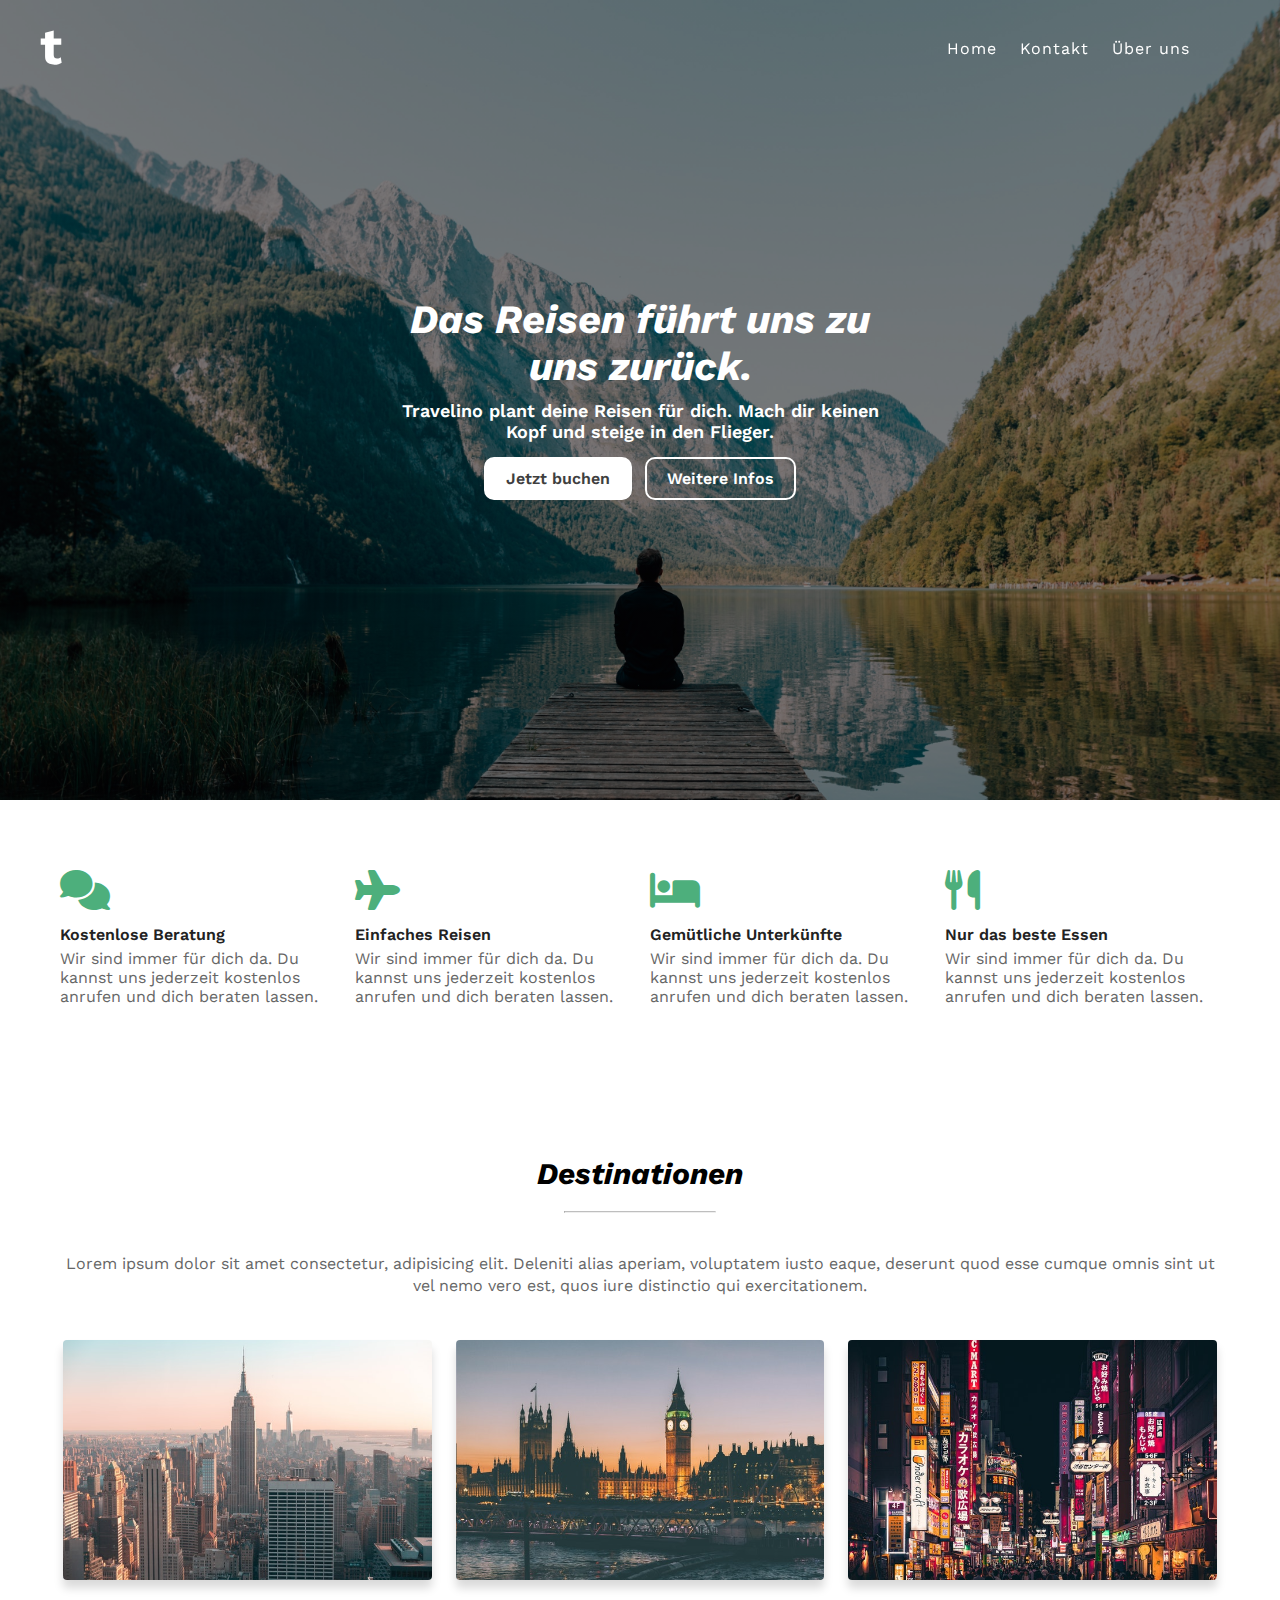
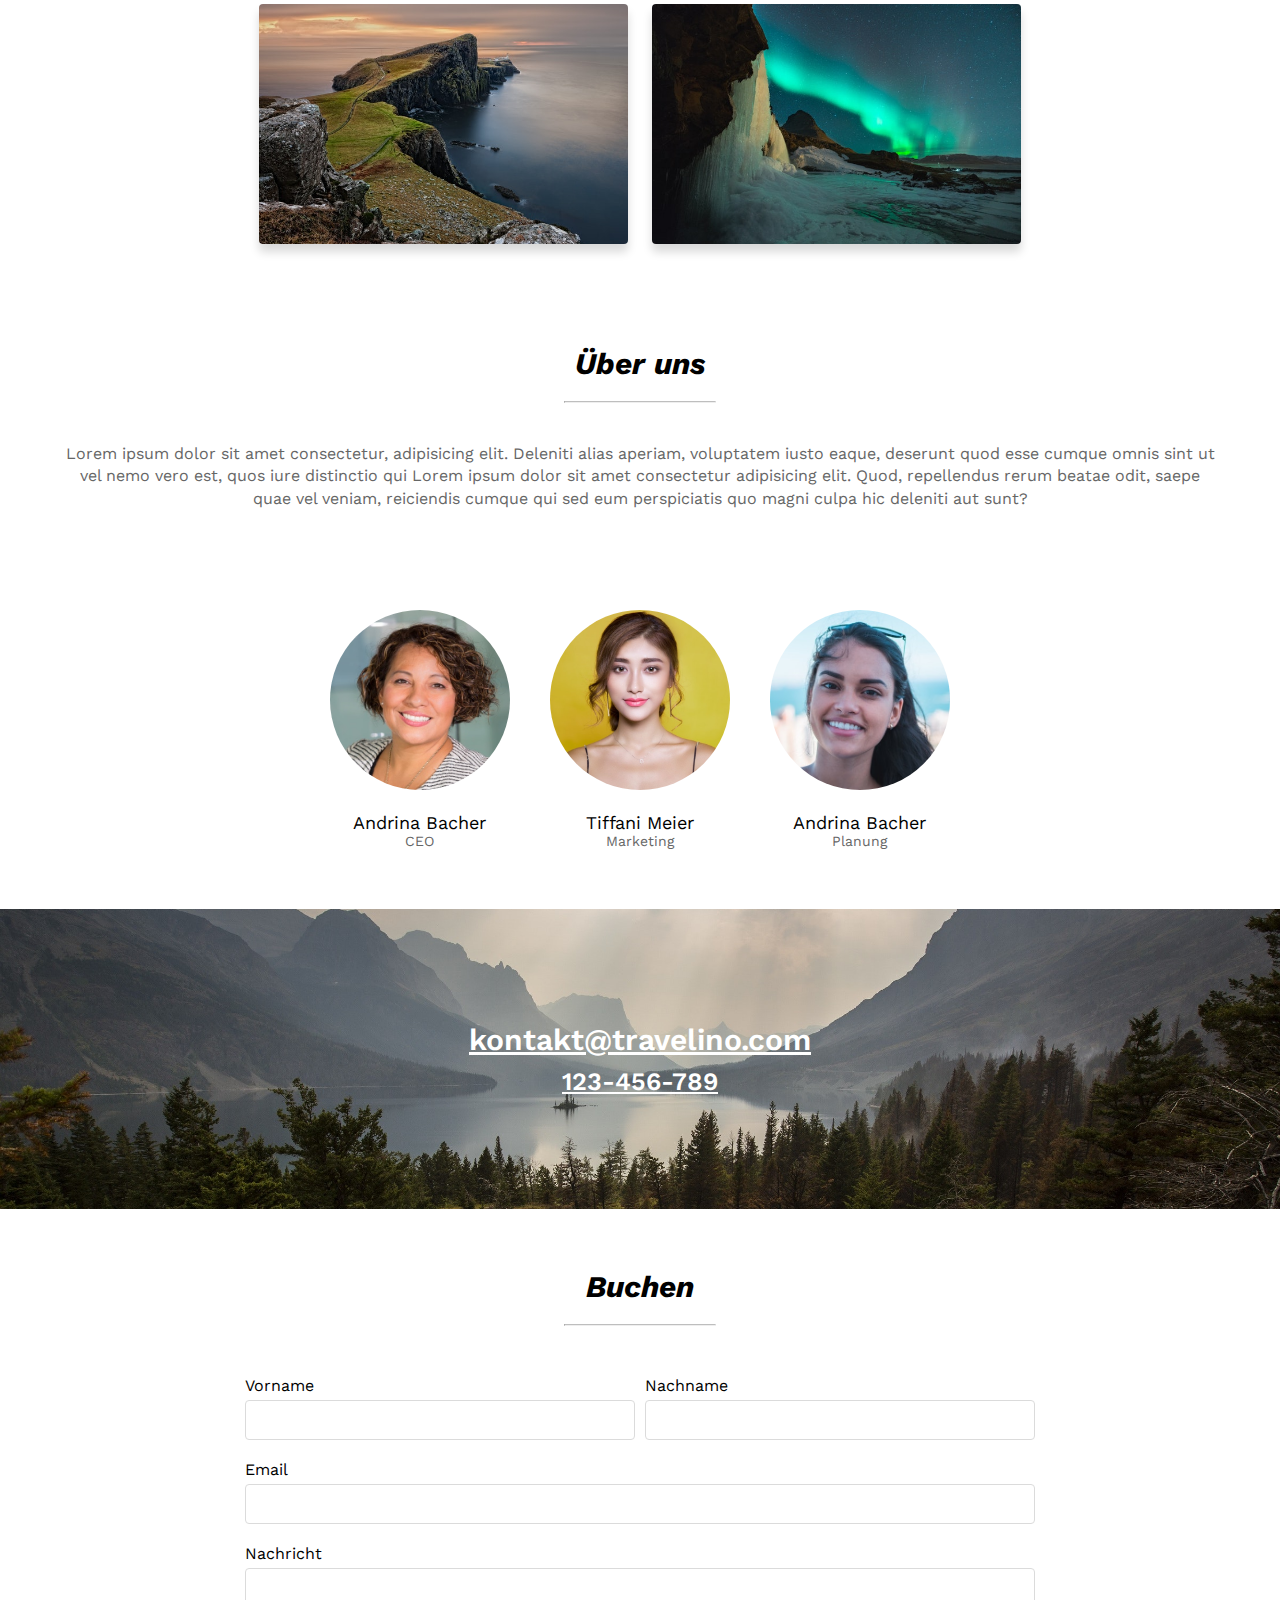
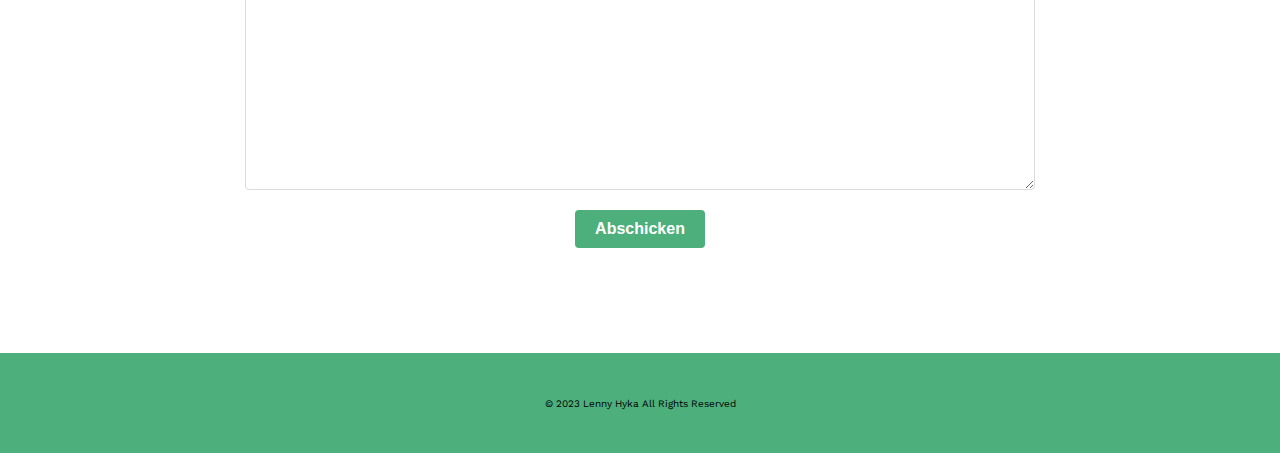
==== commit 90065fdf: "test 2" ====
--- a/index.html
+++ b/index.html
@@ -16,7 +16,7 @@
         <div><img src="img/logo.svg" id="logo" /></div>
         <div style="flex: 1;"></div>
         <div class="nav-links">
-            <a href="#header" >Hallo</a>
+            <a href="#header" >Home</a>
             <a href="#contact" >Kontakt</a>
             <a href="#about" >Über uns</a>
         </div>  
